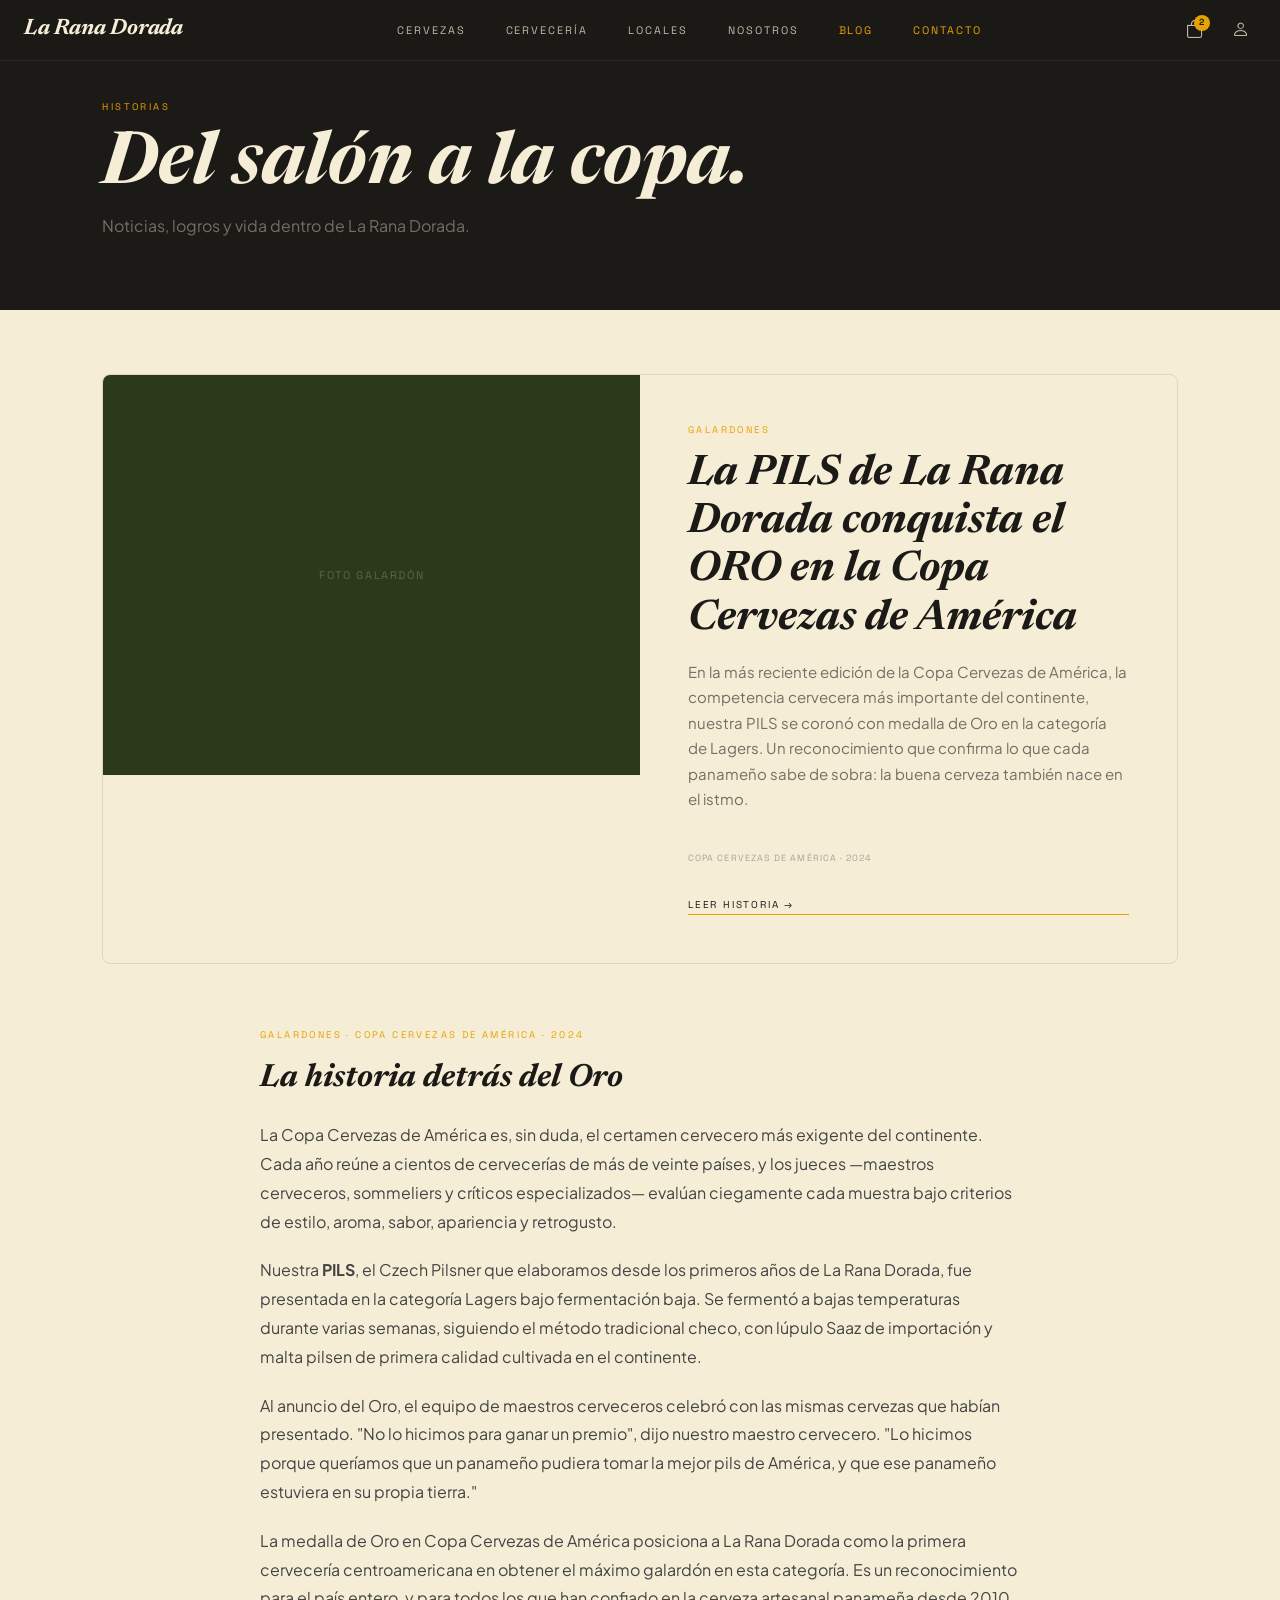
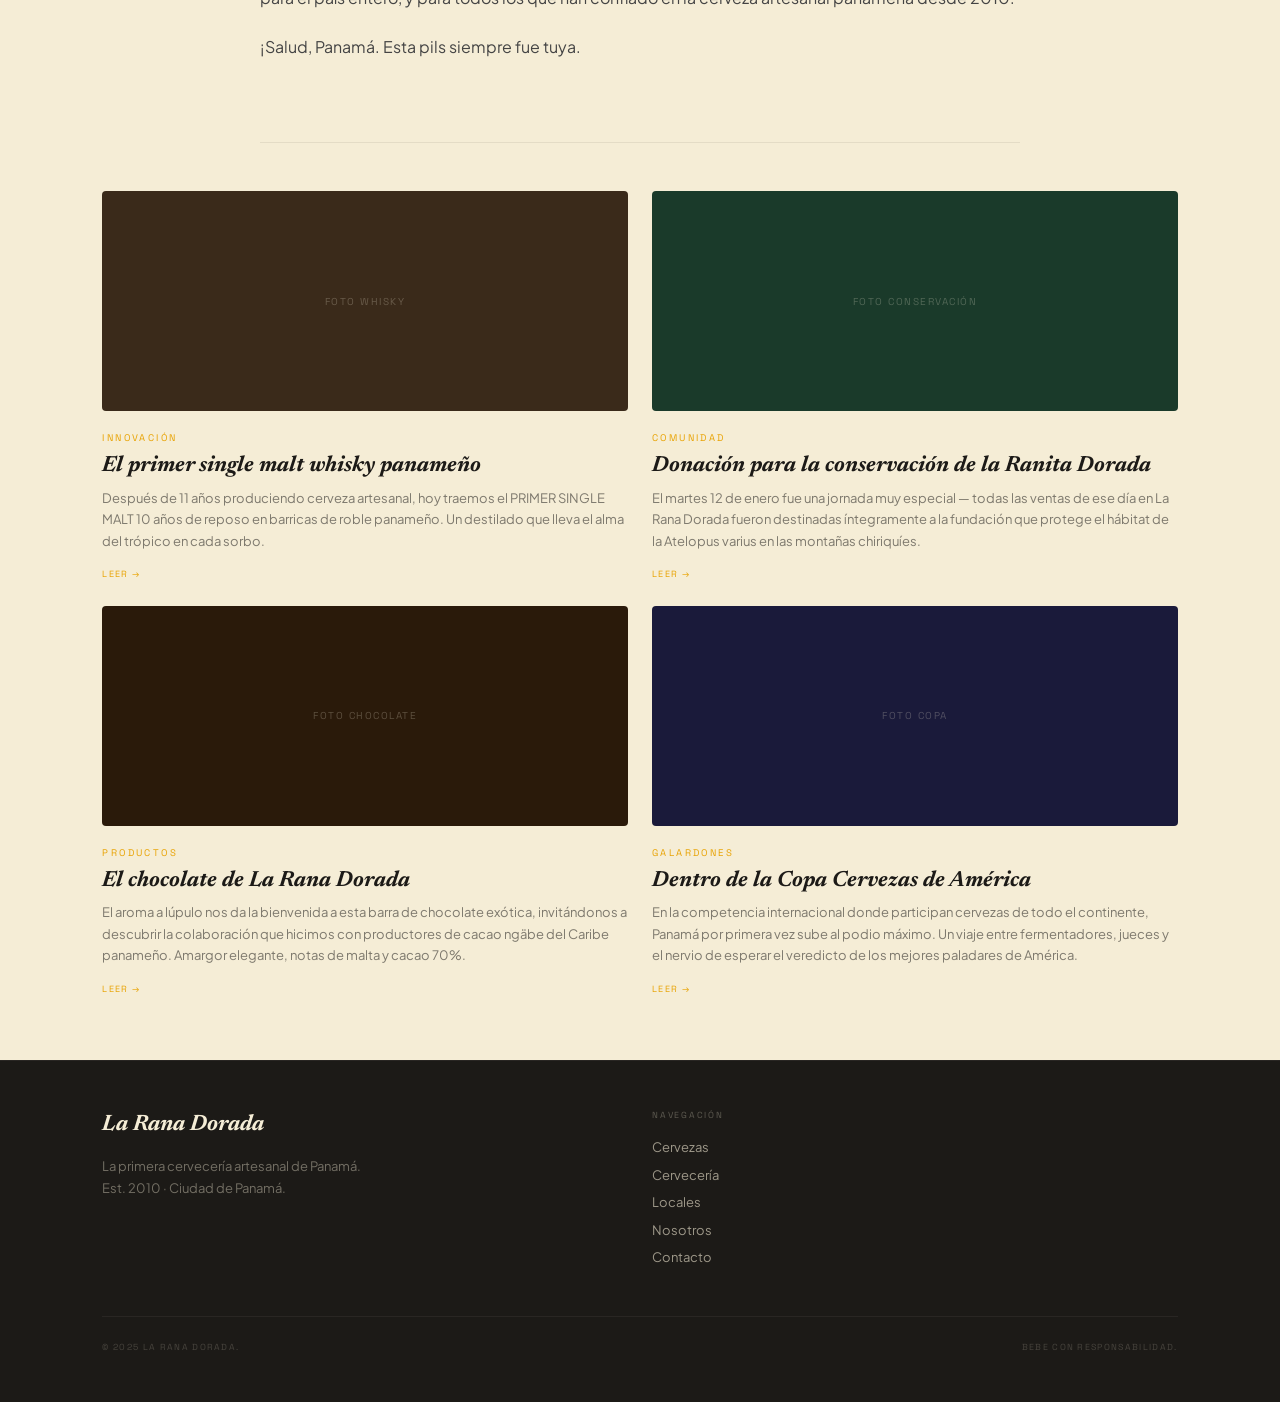
==== blog.html @ 915adf5a "Casi" ====
<!DOCTYPE html>
<html lang="es">
<head>
  <meta charset="UTF-8">
  <meta name="viewport" content="width=device-width, initial-scale=1.0">
  <title>Blog — La Rana Dorada</title>
  <meta name="description" content="Historias, logros y vida dentro de La Rana Dorada. La PILS conquista el Oro en la Copa Cervezas de América, el primer whisky single malt panameño y más.">
  <link rel="stylesheet" href="https://cdn.jsdelivr.net/npm/bootstrap@5.3.3/dist/css/bootstrap.min.css">
  <link rel="stylesheet" href="https://cdn.jsdelivr.net/npm/bootstrap-icons@1.11.3/font/bootstrap-icons.min.css">
  <link href="https://fonts.googleapis.com/css2?family=Newsreader:ital,wght@0,400;0,700;1,400;1,700&family=Plus+Jakarta+Sans:wght@300;400;500;600&family=Space+Grotesk:wght@400;500;600;700&display=swap" rel="stylesheet">
  <link rel="stylesheet" href="styles.css">
  <style>
    /* Blog card hover */
    .blog-card {
      transition: transform 0.2s ease;
    }
    .blog-card:hover {
      transform: translateY(-4px);
    }

    /* Line clamp for secondary cards */
    .line-clamp-3 {
      display: -webkit-box;
      -webkit-line-clamp: 3;
      line-clamp: 3;
      -webkit-box-orient: vertical;
      overflow: hidden;
    }
  </style>
</head>
<body style="background:var(--dark);">

  <!-- ══ NAVBAR ══ -->
  <nav class="navbar navbar-expand-lg fixed-top"
       style="background: rgba(28,26,23,0.88); backdrop-filter: blur(10px); border-bottom: 1px solid rgba(245,237,214,0.06);">
    <div class="container-fluid px-4">
      <a class="navbar-brand font-news fw-bold fst-italic" href="index.html"
         style="color:var(--cream); font-size:1.4rem; letter-spacing:-0.01em;">
        La Rana Dorada
      </a>
      <button class="navbar-toggler border-0 shadow-none" type="button"
              data-bs-toggle="collapse" data-bs-target="#navMain"
              style="color:var(--cream);">
        <i class="bi bi-list" style="font-size:1.5rem;"></i>
      </button>
      <div class="collapse navbar-collapse" id="navMain">
        <ul class="navbar-nav mx-auto gap-lg-4 gap-2 py-3 py-lg-0">
          <li class="nav-item"><a class="nav-link font-grotesk" style="font-size:0.68rem;letter-spacing:0.18em;text-transform:uppercase;color:rgba(245,237,214,0.75);" href="cervezas.html">Cervezas</a></li>
          <li class="nav-item"><a class="nav-link font-grotesk" style="font-size:0.68rem;letter-spacing:0.18em;text-transform:uppercase;color:rgba(245,237,214,0.75);" href="cerveceria.html">Cervecería</a></li>
          <li class="nav-item"><a class="nav-link font-grotesk" style="font-size:0.68rem;letter-spacing:0.18em;text-transform:uppercase;color:rgba(245,237,214,0.75);" href="locales.html">Locales</a></li>
          <li class="nav-item"><a class="nav-link font-grotesk" style="font-size:0.68rem;letter-spacing:0.18em;text-transform:uppercase;color:rgba(245,237,214,0.75);" href="nosotros.html">Nosotros</a></li>
          <li class="nav-item"><a class="nav-link font-grotesk nav-link-active" style="font-size:0.68rem;letter-spacing:0.18em;text-transform:uppercase;" href="blog.html">Blog</a></li>
          <li class="nav-item"><a class="nav-link font-grotesk" style="font-size:0.68rem;letter-spacing:0.18em;text-transform:uppercase;color:var(--gold);" href="contacto.html">Contacto</a></li>
        </ul>
        <div class="d-flex align-items-center gap-3 py-2 py-lg-0">
          <button class="nav-icon-btn position-relative" type="button"
                  data-bs-toggle="offcanvas" data-bs-target="#cartDrawer" aria-controls="cartDrawer">
            <i class="bi bi-bag" style="font-size:1.1rem;"></i>
            <span class="cart-badge">2</span>
          </button>
          <button class="nav-icon-btn" type="button"
                  data-bs-toggle="modal" data-bs-target="#authModal">
            <i class="bi bi-person" style="font-size:1.1rem;"></i>
          </button>
        </div>
      </div>
    </div>
  </nav>

  <!-- ══ HEADER ══ -->
  <header style="background:var(--dark);padding:100px 8% 56px;">
    <span class="label-tag">HISTORIAS</span>
    <h1 class="font-news fst-italic fw-bold" style="font-size:clamp(42px,8vw,72px);color:var(--cream);line-height:1;margin-top:16px;margin-bottom:12px;">
      Del salón a la copa.
    </h1>
    <p class="font-jakarta" style="font-size:16px;color:rgba(245,237,214,0.4);">
      Noticias, logros y vida dentro de La Rana Dorada.
    </p>
  </header>

  <!-- ══ BLOG CONTENT ══ -->
  <main style="background:var(--cream);padding:64px 8%;">

    <!-- ── CARD PRINCIPAL (PILS → ORO) ── -->
    <article class="blog-card">
      <div class="row g-0 align-items-stretch" style="border:0.5px solid rgba(28,26,23,0.1);border-radius:8px;overflow:hidden;">

        <!-- Imagen placeholder izquierda -->
        <div class="col-12 col-lg-6">
          <div style="height:400px;background:#2A3A1A;display:flex;align-items:center;justify-content:center;">
            <span class="font-grotesk" style="font-size:11px;letter-spacing:0.15em;text-transform:uppercase;color:rgba(245,237,214,0.25);">FOTO GALARDÓN</span>
          </div>
        </div>

        <!-- Texto derecha -->
        <div class="col-12 col-lg-6 d-flex flex-column justify-content-center" style="padding:48px;">
          <span class="label-tag" style="margin-bottom:12px;">GALARDONES</span>
          <h2 class="font-news fst-italic fw-bold" style="font-size:clamp(28px,3.5vw,42px);color:var(--dark);line-height:1.15;margin-bottom:16px;">
            La PILS de La Rana Dorada conquista el ORO en la Copa Cervezas de América
          </h2>
          <p class="font-jakarta" style="font-size:15px;color:rgba(28,26,23,0.6);margin-top:0;line-height:1.7;">
            En la más reciente edición de la Copa Cervezas de América, la competencia cervecera más importante del continente, nuestra PILS se coronó con medalla de Oro en la categoría de Lagers. Un reconocimiento que confirma lo que cada panameño sabe de sobra: la buena cerveza también nace en el istmo.
          </p>
          <p class="font-grotesk" style="font-size:9px;color:rgba(28,26,23,0.35);margin-top:24px;letter-spacing:0.12em;">COPA CERVEZAS DE AMÉRICA · 2024</p>
          <a href="#" class="font-grotesk" style="font-size:10px;letter-spacing:0.18em;text-transform:uppercase;color:var(--dark);border-bottom:1px solid var(--gold);padding-bottom:2px;display:inline-block;margin-top:16px;">
            Leer historia →
          </a>
        </div>
      </div>
    </article>

    <!-- ── ARTÍCULO COMPLETO: PILS ORO ── -->
    <div style="max-width:760px;margin:64px auto 0;padding-bottom:64px;border-bottom:1px solid rgba(28,26,23,0.08);">
      <span class="label-tag" style="margin-bottom:16px;">GALARDONES · COPA CERVEZAS DE AMÉRICA · 2024</span>
      <h3 class="font-news fst-italic fw-bold" style="font-size:32px;color:var(--dark);line-height:1.2;margin-bottom:24px;">
        La historia detrás del Oro
      </h3>
      <div class="font-jakarta" style="font-size:16px;color:#444;line-height:1.8;">
        <p style="margin-bottom:20px;">La Copa Cervezas de América es, sin duda, el certamen cervecero más exigente del continente. Cada año reúne a cientos de cervecerías de más de veinte países, y los jueces —maestros cerveceros, sommeliers y críticos especializados— evalúan ciegamente cada muestra bajo criterios de estilo, aroma, sabor, apariencia y retrogusto.</p>
        <p style="margin-bottom:20px;">Nuestra <strong>PILS</strong>, el Czech Pilsner que elaboramos desde los primeros años de La Rana Dorada, fue presentada en la categoría Lagers bajo fermentación baja. Se fermentó a bajas temperaturas durante varias semanas, siguiendo el método tradicional checo, con lúpulo Saaz de importación y malta pilsen de primera calidad cultivada en el continente.</p>
        <p style="margin-bottom:20px;">Al anuncio del Oro, el equipo de maestros cerveceros celebró con las mismas cervezas que habían presentado. "No lo hicimos para ganar un premio", dijo nuestro maestro cervecero. "Lo hicimos porque queríamos que un panameño pudiera tomar la mejor pils de América, y que ese panameño estuviera en su propia tierra."</p>
        <p style="margin-bottom:20px;">La medalla de Oro en Copa Cervezas de América posiciona a La Rana Dorada como la primera cervecería centroamericana en obtener el máximo galardón en esta categoría. Es un reconocimiento para el país entero, y para todos los que han confiado en la cerveza artesanal panameña desde 2010.</p>
        <p>¡Salud, Panamá. Esta pils siempre fue tuya.</p>
      </div>
    </div>

    <!-- ── GRID SECUNDARIO (4 CARDS 2×2) ── -->
    <div class="row g-4 mt-4">

      <!-- [2] Whisky -->
      <div class="col-12 col-md-6">
        <article class="blog-card h-100">
          <!-- Imagen placeholder -->
          <div style="height:220px;background:#3A2A1A;border-radius:4px;display:flex;align-items:center;justify-content:center;">
            <span class="font-grotesk" style="font-size:10px;letter-spacing:0.15em;text-transform:uppercase;color:rgba(245,237,214,0.25);">FOTO WHISKY</span>
          </div>
          <span class="label-tag" style="margin-top:20px;margin-bottom:8px;">INNOVACIÓN</span>
          <h3 class="font-news fst-italic fw-bold" style="font-size:22px;color:var(--dark);line-height:1.2;margin-bottom:8px;">
            El primer single malt whisky panameño
          </h3>
          <p class="font-jakarta line-clamp-3" style="font-size:13px;color:rgba(28,26,23,0.55);margin-top:8px;line-height:1.65;">
            Después de 11 años produciendo cerveza artesanal, hoy traemos el PRIMER SINGLE MALT 10 años de reposo en barricas de roble panameño. Un destilado que lleva el alma del trópico en cada sorbo.
          </p>
          <a href="#" class="font-grotesk d-block" style="font-size:9px;letter-spacing:0.15em;text-transform:uppercase;color:var(--gold);margin-top:16px;">Leer →</a>
        </article>
      </div>

      <!-- [3] Ranita -->
      <div class="col-12 col-md-6">
        <article class="blog-card h-100">
          <div style="height:220px;background:#1A3A2A;border-radius:4px;display:flex;align-items:center;justify-content:center;">
            <span class="font-grotesk" style="font-size:10px;letter-spacing:0.15em;text-transform:uppercase;color:rgba(245,237,214,0.25);">FOTO CONSERVACIÓN</span>
          </div>
          <span class="label-tag" style="margin-top:20px;margin-bottom:8px;">COMUNIDAD</span>
          <h3 class="font-news fst-italic fw-bold" style="font-size:22px;color:var(--dark);line-height:1.2;margin-bottom:8px;">
            Donación para la conservación de la Ranita Dorada
          </h3>
          <p class="font-jakarta line-clamp-3" style="font-size:13px;color:rgba(28,26,23,0.55);margin-top:8px;line-height:1.65;">
            El martes 12 de enero fue una jornada muy especial — todas las ventas de ese día en La Rana Dorada fueron destinadas íntegramente a la fundación que protege el hábitat de la Atelopus varius en las montañas chiriquíes.
          </p>
          <a href="#" class="font-grotesk d-block" style="font-size:9px;letter-spacing:0.15em;text-transform:uppercase;color:var(--gold);margin-top:16px;">Leer →</a>
        </article>
      </div>

      <!-- [4] Chocolate -->
      <div class="col-12 col-md-6">
        <article class="blog-card h-100">
          <div style="height:220px;background:#2A1A0A;border-radius:4px;display:flex;align-items:center;justify-content:center;">
            <span class="font-grotesk" style="font-size:10px;letter-spacing:0.15em;text-transform:uppercase;color:rgba(245,237,214,0.25);">FOTO CHOCOLATE</span>
          </div>
          <span class="label-tag" style="margin-top:20px;margin-bottom:8px;">PRODUCTOS</span>
          <h3 class="font-news fst-italic fw-bold" style="font-size:22px;color:var(--dark);line-height:1.2;margin-bottom:8px;">
            El chocolate de La Rana Dorada
          </h3>
          <p class="font-jakarta line-clamp-3" style="font-size:13px;color:rgba(28,26,23,0.55);margin-top:8px;line-height:1.65;">
            El aroma a lúpulo nos da la bienvenida a esta barra de chocolate exótica, invitándonos a descubrir la colaboración que hicimos con productores de cacao ngäbe del Caribe panameño. Amargor elegante, notas de malta y cacao 70%.
          </p>
          <a href="#" class="font-grotesk d-block" style="font-size:9px;letter-spacing:0.15em;text-transform:uppercase;color:var(--gold);margin-top:16px;">Leer →</a>
        </article>
      </div>

      <!-- [5] Copa -->
      <div class="col-12 col-md-6">
        <article class="blog-card h-100">
          <div style="height:220px;background:#1A1A3A;border-radius:4px;display:flex;align-items:center;justify-content:center;">
            <span class="font-grotesk" style="font-size:10px;letter-spacing:0.15em;text-transform:uppercase;color:rgba(245,237,214,0.25);">FOTO COPA</span>
          </div>
          <span class="label-tag" style="margin-top:20px;margin-bottom:8px;">GALARDONES</span>
          <h3 class="font-news fst-italic fw-bold" style="font-size:22px;color:var(--dark);line-height:1.2;margin-bottom:8px;">
            Dentro de la Copa Cervezas de América
          </h3>
          <p class="font-jakarta line-clamp-3" style="font-size:13px;color:rgba(28,26,23,0.55);margin-top:8px;line-height:1.65;">
            En la competencia internacional donde participan cervezas de todo el continente, Panamá por primera vez sube al podio máximo. Un viaje entre fermentadores, jueces y el nervio de esperar el veredicto de los mejores paladares de América.
          </p>
          <a href="#" class="font-grotesk d-block" style="font-size:9px;letter-spacing:0.15em;text-transform:uppercase;color:var(--gold);margin-top:16px;">Leer →</a>
        </article>
      </div>

    </div><!-- /row -->
  </main>

  <!-- ══ FOOTER ══ -->
  <footer>
    <div class="row g-4">
      <div class="col-12 col-md-4">
        <p class="font-news fst-italic fw-bold" style="font-size:1.4rem;color:var(--cream);margin-bottom:12px;">La Rana Dorada</p>
        <p class="font-jakarta" style="font-size:13px;color:rgba(245,237,214,0.4);line-height:1.7;">La primera cervecería artesanal de Panamá.<br>Est. 2010 · Ciudad de Panamá.</p>
      </div>
      <div class="col-6 col-md-2 offset-md-2">
        <p class="font-grotesk" style="font-size:0.55rem;letter-spacing:0.2em;text-transform:uppercase;color:rgba(245,237,214,0.3);margin-bottom:16px;">Navegación</p>
        <div class="d-flex flex-column gap-2">
          <a href="cervezas.html" class="font-jakarta" style="font-size:13px;color:rgba(245,237,214,0.6);">Cervezas</a>
          <a href="cerveceria.html" class="font-jakarta" style="font-size:13px;color:rgba(245,237,214,0.6);">Cervecería</a>
          <a href="locales.html" class="font-jakarta" style="font-size:13px;color:rgba(245,237,214,0.6);">Locales</a>
          <a href="nosotros.html" class="font-jakarta" style="font-size:13px;color:rgba(245,237,214,0.6);">Nosotros</a>
          <a href="contacto.html" class="font-jakarta" style="font-size:13px;color:rgba(245,237,214,0.6);">Contacto</a>
        </div>
      </div>
    </div>
    <div class="d-flex justify-content-between align-items-center mt-5 pt-4" style="border-top:1px solid rgba(245,237,214,0.06);">
      <p class="font-grotesk" style="font-size:0.55rem;letter-spacing:0.15em;text-transform:uppercase;color:rgba(245,237,214,0.2);margin:0;">© 2025 La Rana Dorada.</p>
      <p class="font-grotesk" style="font-size:0.55rem;letter-spacing:0.15em;text-transform:uppercase;color:rgba(245,237,214,0.2);margin:0;">Bebe con responsabilidad.</p>
    </div>
  </footer>

  <!-- ══ CART OFFCANVAS ══ -->
  <div class="offcanvas offcanvas-end" tabindex="-1" id="cartDrawer" aria-labelledby="cartDrawerLabel" style="width:380px; background:var(--cream); border-left:0.5px solid rgba(28,26,23,0.1);">
    <div class="offcanvas-header" style="border-bottom:1px solid rgba(28,26,23,0.08); padding:24px 28px;">
      <div><span style="font-family:'Space Grotesk',sans-serif; font-size:0.6rem; letter-spacing:0.2em; text-transform:uppercase; color:rgba(28,26,23,0.4); display:block; margin-bottom:4px;">TU PEDIDO</span><h5 id="cartDrawerLabel" style="font-family:'Newsreader',serif; font-style:italic; font-weight:700; font-size:1.4rem; color:var(--dark); margin:0;">Carrito</h5></div>
      <button type="button" class="btn-close" data-bs-dismiss="offcanvas" style="filter:invert(0.3);"></button>
    </div>
    <div class="offcanvas-body" style="padding:0; display:flex; flex-direction:column;">
      <div style="flex:1; overflow-y:auto; padding:8px 0;">
        <div class="cart-item"><div class="cart-item-color" style="background:#2A1008;"></div><div class="cart-item-info"><span class="cart-item-name">Pedro Mandinga Red Ale</span><span class="cart-item-variant">Lata 473ml</span></div><div class="cart-item-right"><span class="cart-item-price">$3.50</span><div class="cart-qty"><span class="cart-qty-btn">−</span><span class="cart-qty-num">1</span><span class="cart-qty-btn">+</span></div></div></div>
        <div class="cart-item"><div class="cart-item-color" style="background:#E8A200;"></div><div class="cart-item-info"><span class="cart-item-name">Golden Ale</span><span class="cart-item-variant">Lata 473ml × 6-Pack</span></div><div class="cart-item-right"><span class="cart-item-price">$18.00</span><div class="cart-qty"><span class="cart-qty-btn">−</span><span class="cart-qty-num">1</span><span class="cart-qty-btn">+</span></div></div></div>
      </div>
      <div style="padding:16px 24px; border-top:1px solid rgba(28,26,23,0.07); border-bottom:1px solid rgba(28,26,23,0.07);"><span style="font-family:'Space Grotesk',sans-serif; font-size:0.55rem; letter-spacing:0.15em; text-transform:uppercase; color:rgba(28,26,23,0.35); display:block; margin-bottom:8px;">NOTA (OPCIONAL)</span><textarea rows="2" placeholder="Instrucciones especiales..." style="width:100%; background:#FAFAF7; border:0.5px solid rgba(28,26,23,0.12); border-radius:4px; padding:10px 14px; font-family:'Plus Jakarta Sans',sans-serif; font-size:0.8rem; color:var(--dark); resize:none; outline:none;"></textarea></div>
      <div style="padding:24px 28px;"><div class="d-flex justify-content-between align-items-baseline mb-3"><span style="font-family:'Space Grotesk',sans-serif; font-size:0.6rem; letter-spacing:0.15em; text-transform:uppercase; color:rgba(28,26,23,0.4);">SUBTOTAL</span><span style="font-family:'Newsreader',serif; font-weight:700; font-size:1.4rem; color:var(--dark);">$21.50</span></div><a href="#" class="d-block text-center" style="background:var(--dark); color:var(--cream); font-family:'Space Grotesk',sans-serif; font-weight:700; font-size:0.65rem; letter-spacing:0.2em; text-transform:uppercase; padding:16px; border-radius:3px; text-decoration:none;">PROCEDER AL PAGO →</a><a href="#" class="d-block text-center mt-2" style="font-family:'Space Grotesk',sans-serif; font-size:0.6rem; letter-spacing:0.15em; text-transform:uppercase; color:rgba(28,26,23,0.35); text-decoration:none; padding:8px;">SEGUIR COMPRANDO</a></div>
    </div>
  </div>

  <!-- ══ AUTH MODAL ══ -->
  <div class="modal fade" id="authModal" tabindex="-1" aria-labelledby="authModalLabel" aria-hidden="true">
    <div class="modal-dialog modal-dialog-centered" style="max-width:440px;">
      <div class="modal-content" style="background:var(--cream); border:0.5px solid rgba(28,26,23,0.12); border-radius:8px; overflow:hidden; box-shadow:0 24px 64px rgba(0,0,0,0.12);">
        <div style="background:var(--dark); padding:32px 36px 0; position:relative;"><button type="button" class="btn-close btn-close-white position-absolute" data-bs-dismiss="modal" style="top:16px; right:16px; opacity:0.5;"></button><span style="font-family:'Space Grotesk',sans-serif; font-size:0.55rem; letter-spacing:0.2em; text-transform:uppercase; color:var(--gold); display:block; margin-bottom:8px;">LA RANA DORADA</span><h2 style="font-family:'Newsreader',serif; font-style:italic; font-weight:700; font-size:1.8rem; color:var(--cream); margin-bottom:24px;">Tu cuenta</h2>
          <ul class="nav nav-tabs border-0 gap-3" role="tablist"><li class="nav-item" role="presentation"><button class="auth-tab active" data-bs-toggle="tab" data-bs-target="#loginPanel" type="button" role="tab">Iniciar Sesión</button></li><li class="nav-item" role="presentation"><button class="auth-tab" data-bs-toggle="tab" data-bs-target="#registerPanel" type="button" role="tab">Registrarse</button></li></ul>
        </div>
        <div class="tab-content" style="padding:32px 36px;">
          <div class="tab-pane fade show active" id="loginPanel" role="tabpanel"><div class="mb-4"><label class="auth-label">Correo electrónico</label><input type="email" class="auth-input" placeholder="tu@email.com"></div><div class="mb-4"><label class="auth-label">Contraseña</label><input type="password" class="auth-input" placeholder="••••••••"></div><a href="profile.html" style="display:block; width:100%; text-align:center; background:var(--dark); color:var(--cream); font-family:'Space Grotesk',sans-serif; font-weight:700; font-size:0.65rem; letter-spacing:0.2em; text-transform:uppercase; padding:16px; border-radius:3px; text-decoration:none; margin-bottom:16px;">ENTRAR →</a><p style="font-family:'Plus Jakarta Sans',sans-serif; font-size:0.75rem; color:rgba(28,26,23,0.4); text-align:center; margin:0;">¿Olvidaste tu contraseña? <span style="color:var(--gold); cursor:pointer;">Recupérala aquí</span></p></div>
          <div class="tab-pane fade" id="registerPanel" role="tabpanel"><div class="row g-3 mb-3"><div class="col-6"><label class="auth-label">Nombre</label><input type="text" class="auth-input" placeholder="Tu nombre"></div><div class="col-6"><label class="auth-label">Apellido</label><input type="text" class="auth-input" placeholder="Tu apellido"></div></div><div class="mb-3"><label class="auth-label">Correo electrónico</label><input type="email" class="auth-input" placeholder="tu@email.com"></div><div class="mb-4"><label class="auth-label">Contraseña</label><input type="password" class="auth-input" placeholder="Mínimo 8 caracteres"></div><a href="profile.html" style="display:block; width:100%; text-align:center; background:var(--gold); color:var(--dark); font-family:'Space Grotesk',sans-serif; font-weight:700; font-size:0.65rem; letter-spacing:0.2em; text-transform:uppercase; padding:16px; border-radius:3px; text-decoration:none;">CREAR CUENTA →</a></div>
        </div>
      </div>
    </div>
  </div>

  <script src="https://cdn.jsdelivr.net/npm/bootstrap@5.3.3/dist/js/bootstrap.bundle.min.js"></script>
</body>
</html>
---- styles.css ----
/* ═══════════════════════════════════════════════
   LA RANA DORADA — Design System
   styles.css
   ═══════════════════════════════════════════════ */

/* ── Variables ── */
:root {
  --cream: #F5EDD6;
  --gold: #E8A200;
  --dark: #1C1A17;
  --pedro-bg: #2A1008;
  --gold-muted: #B8820A;
  --card-surface: #242018;
}

/* ── Reset ── */
*,
*::before,
*::after {
  box-sizing: border-box;
}

body {
  background: var(--cream);
  color: var(--dark);
  font-family: 'Plus Jakarta Sans', sans-serif;
  -webkit-font-smoothing: antialiased;
  margin: 0;
}

/* ── Font utilities ── */
.font-news {
  font-family: 'Newsreader', serif;
}

.font-jakarta {
  font-family: 'Plus Jakarta Sans', sans-serif;
}

.font-grotesk {
  font-family: 'Space Grotesk', sans-serif;
}

/* ── Label tag ── */
.label-tag {
  display: block;
  font-family: 'Space Grotesk', sans-serif;
  font-size: 0.6rem;
  letter-spacing: 0.25em;
  text-transform: uppercase;
  color: var(--gold);
}

/* ── Links ── */
a {
  text-decoration: none;
  color: inherit;
}

img {
  max-width: 100%;
}

/* ── Ticker / Marquee ── */
@keyframes marquee {
  0% {
    transform: translateX(0);
  }

  100% {
    transform: translateX(-50%);
  }
}

@keyframes marqueeLeft {
  from {
    transform: translateX(0);
  }

  to {
    transform: translateX(-50%);
  }
}

.marquee-track {
  display: flex;
  width: max-content;
  animation: marquee 32s linear infinite;
}

.marquee-track-slow {
  display: flex;
  width: max-content;
  animation: marquee 22s linear infinite;
}

.marquee-track-rev {
  display: flex;
  width: max-content;
  animation: marquee 28s linear infinite reverse;
}

/* ── Navbar hover ── */
.nav-link:hover {
  color: var(--gold) !important;
}

/* ── Location cards hover (CSS only) ── */
.loc-card-inner {
  transition: transform 0.5s ease;
}

.loc-card:hover .loc-card-inner {
  transform: scale(1.04);
}

/* ── Beer panel hover ── */
.beer-can-inner {
  transition: transform 0.3s ease;
}

.beer-image-col:hover .beer-can-inner {
  transform: scale(1.05);
}

/* ── Soda cans hover ── */
.soda-row .soda-can {
  transition: transform 0.3s ease, margin-left 0.3s ease;
}

.soda-row:hover .soda-can {
  transform: rotate(0deg) !important;
  margin-left: 4px !important;
}

/* ── Stat bars ── */
.stat-bar-fill {
  height: 100%;
  background: var(--gold);
  border-radius: 3px;
  transition: width 1.2s ease;
  width: 0%;
}

/* ── Suggested card hover ── */
.suggested-card {
  transition: transform 0.2s ease, box-shadow 0.2s ease, border-color 0.2s ease;
}

.suggested-card:hover {
  transform: translateY(-4px);
  box-shadow: 0 16px 40px rgba(0, 0, 0, 0.12);
  border-color: var(--gold) !important;
}

/* ── Blog card hover ── */
.blog-card {
  transition: transform 0.2s ease;
}

.blog-card:hover {
  transform: translateY(-4px);
}

/* ── Locales card hover ── */
.local-card {
  transition: box-shadow 0.2s ease;
}

.local-card:hover {
  box-shadow: 0 8px 32px rgba(28, 26, 23, 0.1);
}

.local-btn {
  transition: background 0.2s ease, color 0.2s ease;
}

.local-btn-dark:hover {
  background: var(--dark) !important;
  color: var(--cream) !important;
}

.local-btn-gold:hover {
  background: var(--gold) !important;
  color: var(--dark) !important;
}

/* ── Esencia cards hover ── */
.esencia-inner {
  transition: transform 0.5s ease;
}

.esencia-card:hover .esencia-inner {
  transform: scale(1.04);
}

/* ── Filter tabs ── */
.filter-tab {
  background: transparent;
  border: none;
  border-bottom: 2px solid transparent;
  color: rgba(245, 237, 214, 0.55);
  font-family: 'Space Grotesk', sans-serif;
  font-size: 0.75rem;
  font-weight: 500;
  letter-spacing: 0.15em;
  text-transform: uppercase;
  padding: 16px 20px;
  cursor: pointer;
  transition: color 0.2s ease, border-color 0.2s ease;
  white-space: nowrap;
  margin-bottom: -1px;
}

.filter-tab:hover,
.filter-tab.active {
  color: var(--gold);
  border-bottom-color: var(--gold);
}

/* ── Cerveceria form inputs ── */
.brew-input {
  width: 100%;
  background: rgba(245, 237, 214, 0.06);
  border: 0.5px solid rgba(245, 237, 214, 0.18);
  border-radius: 6px;
  color: var(--cream);
  font-family: 'Space Grotesk', sans-serif;
  padding: 12px 14px;
  font-size: 13px;
  outline: none;
  transition: border-color 0.2s;
}

.brew-input:focus {
  border-color: var(--gold);
}

.brew-day-btn {
  flex: 1;
  padding: 12px 14px;
  background: rgba(245, 237, 214, 0.06);
  border: 0.5px solid rgba(245, 237, 214, 0.18);
  border-radius: 6px;
  color: var(--cream);
  font-family: 'Space Grotesk', sans-serif;
  font-size: 12px;
  font-weight: 600;
  cursor: pointer;
  transition: all 0.2s ease;
}

.brew-day-btn.selected,
.brew-day-btn:hover {
  background: rgba(232, 162, 0, 0.15);
  border-color: var(--gold);
  color: var(--gold);
}

.brew-time-btn {
  flex: 1;
  padding: 10px 8px;
  background: rgba(245, 237, 214, 0.06);
  border: 0.5px solid rgba(245, 237, 214, 0.18);
  border-radius: 6px;
  color: var(--cream);
  font-family: 'Space Grotesk', sans-serif;
  font-size: 12px;
  font-weight: 600;
  cursor: pointer;
  transition: all 0.2s ease;
}

.brew-time-btn.selected,
.brew-time-btn:hover {
  background: rgba(232, 162, 0, 0.15);
  border-color: var(--gold);
  color: var(--gold);
}

.brew-submit-btn {
  width: 100%;
  background: var(--gold);
  color: var(--dark);
  border: none;
  border-radius: 6px;
  padding: 16px;
  font-family: 'Space Grotesk', sans-serif;
  font-size: 13px;
  font-weight: 700;
  letter-spacing: 0.18em;
  text-transform: uppercase;
  cursor: pointer;
  transition: opacity 0.2s ease;
}

.brew-submit-btn:hover {
  opacity: 0.85;
}

/* ── Ticket card ── */
.ticket-wrap {
  border-radius: 10px;
  overflow: hidden;
  box-shadow: 0 16px 48px rgba(0, 0, 0, 0.4);
  background: var(--dark);
  border: 1px solid rgba(232, 162, 0, 0.2);
}

/* ── Barcode bars (static) ── */
.barcode-bars {
  display: flex;
  gap: 2px;
  align-items: flex-end;
  height: 48px;
  justify-content: center;
}

.barcode-bar {
  background: rgba(245, 237, 214, 0.5);
  border-radius: 1px;
}

/* ── Photo placeholders ── */
.photo-placeholder {
  width: 200px;
  height: 260px;
  background: #D4C5A0;
  border-radius: 4px;
  display: flex;
  align-items: center;
  justify-content: center;
  flex-shrink: 0;
}

/* ── Nav link active state ── */
.nav-link-active {
  color: var(--gold) !important;
}

/* ── CTA buttons ── */
.btn-gold {
  display: inline-block;
  background: var(--gold);
  color: var(--dark);
  font-family: 'Space Grotesk', sans-serif;
  font-weight: 700;
  font-size: 0.75rem;
  letter-spacing: 0.15em;
  text-transform: uppercase;
  padding: 14px 28px;
  border-radius: 2px;
  transition: background-color 0.2s ease, transform 0.15s ease;
  border: none;
  cursor: pointer;
}

.btn-gold:hover {
  background: var(--gold-muted);
  transform: translateY(-1px);
  color: var(--dark);
}

.btn-outline-gold {
  display: inline-block;
  background: transparent;
  color: var(--gold);
  font-family: 'Space Grotesk', sans-serif;
  font-weight: 700;
  font-size: 0.75rem;
  letter-spacing: 0.15em;
  text-transform: uppercase;
  padding: 14px 28px;
  border-radius: 2px;
  border: 1px solid var(--gold);
  transition: background-color 0.2s ease, transform 0.15s ease;
  cursor: pointer;
}

.btn-outline-gold:hover {
  background: rgba(232, 162, 0, 0.08);
  transform: translateY(-1px);
  color: var(--gold);
}

.btn-dark {
  display: inline-block;
  background: var(--dark);
  color: var(--cream);
  font-family: 'Space Grotesk', sans-serif;
  font-weight: 700;
  font-size: 0.75rem;
  letter-spacing: 0.15em;
  text-transform: uppercase;
  padding: 14px 28px;
  border-radius: 2px;
  border: none;
  cursor: pointer;
  transition: opacity 0.2s ease;
}

.btn-dark:hover {
  opacity: 0.85;
  color: var(--cream);
}

.btn-outline-dark {
  display: inline-block;
  background: transparent;
  color: var(--dark);
  font-family: 'Space Grotesk', sans-serif;
  font-weight: 500;
  font-size: 0.75rem;
  letter-spacing: 0.12em;
  text-transform: uppercase;
  padding: 12px 24px;
  border-radius: 2px;
  border: 1px solid var(--dark);
  cursor: pointer;
  transition: background-color 0.2s ease, color 0.2s ease;
}

.btn-outline-dark:hover {
  background: var(--dark);
  color: var(--cream);
}

/* ── Review section arrows ── */
.review-arrow {
  width: 48px;
  height: 48px;
  border: 1px solid rgba(255, 255, 255, 0.3);
  background: transparent;
  color: #fff;
  font-size: 18px;
  cursor: pointer;
  display: flex;
  align-items: center;
  justify-content: center;
  border-radius: 2px;
  transition: border-color 0.2s ease, color 0.2s ease;
}

.review-arrow:hover {
  border-color: var(--gold);
  color: var(--gold);
}

/* ── Event rows ── */
.event-row {
  transition: background-color 0.2s ease;
}

.event-row:hover {
  background-color: rgba(255, 255, 255, 0.03);
}

/* ── Footer ── */
footer {
  background: var(--dark);
  color: var(--cream);
  padding: 48px 8%;
  border-top: 1px solid rgba(245, 237, 214, 0.06);
}

/* ── Contacto page styles live in contacto.html <style> tag ── */

/* ── Navbar icon buttons ── */
.nav-icon-btn {
  background: none;
  border: none;
  color: rgba(245,237,214,0.75);
  padding: 6px;
  cursor: pointer;
  transition: color 0.2s;
  position: relative;
  line-height: 1;
}
.nav-icon-btn:hover { color: #F5EDD6; }

.cart-badge {
  position: absolute;
  top: 0; right: 0;
  width: 16px; height: 16px;
  background: #E8A200;
  color: #1C1A17;
  font-family: 'Space Grotesk', sans-serif;
  font-size: 9px;
  font-weight: 700;
  border-radius: 50%;
  display: flex;
  align-items: center;
  justify-content: center;
  line-height: 1;
}

/* ── Cart items ── */
.cart-item {
  display: flex;
  align-items: center;
  gap: 16px;
  padding: 18px 24px;
  border-bottom: 1px solid rgba(28,26,23,0.06);
  transition: background 0.15s;
}
.cart-item:hover { background: rgba(28,26,23,0.02); }

.cart-item-color {
  width: 44px; height: 44px;
  border-radius: 4px;
  flex-shrink: 0;
}
.cart-item-info {
  flex: 1;
  display: flex;
  flex-direction: column;
  gap: 4px;
}
.cart-item-name {
  font-family: 'Plus Jakarta Sans', sans-serif;
  font-size: 0.82rem;
  font-weight: 600;
  color: var(--dark);
}
.cart-item-variant {
  font-family: 'Space Grotesk', sans-serif;
  font-size: 0.6rem;
  letter-spacing: 0.1em;
  text-transform: uppercase;
  color: rgba(28,26,23,0.4);
}
.cart-item-right {
  display: flex;
  flex-direction: column;
  align-items: flex-end;
  gap: 8px;
}
.cart-item-price {
  font-family: 'Newsreader', serif;
  font-weight: 700;
  font-size: 1rem;
  color: var(--dark);
}
.cart-qty {
  display: flex;
  align-items: center;
  gap: 10px;
  border: 0.5px solid rgba(28,26,23,0.15);
  border-radius: 3px;
  padding: 4px 10px;
}
.cart-qty-btn {
  font-family: 'Space Grotesk', sans-serif;
  font-size: 0.75rem;
  color: rgba(28,26,23,0.4);
  cursor: default;
  user-select: none;
}
.cart-qty-num {
  font-family: 'Space Grotesk', sans-serif;
  font-size: 0.75rem;
  font-weight: 600;
  color: var(--dark);
  min-width: 12px;
  text-align: center;
}

/* ── Auth modal tabs & inputs ── */
.auth-tab {
  background: none;
  border: none;
  border-bottom: 2px solid transparent;
  font-family: 'Space Grotesk', sans-serif;
  font-size: 0.65rem;
  letter-spacing: 0.15em;
  text-transform: uppercase;
  color: rgba(245,237,214,0.4);
  padding: 0 0 12px;
  cursor: pointer;
  transition: color 0.2s, border-color 0.2s;
}
.auth-tab:hover { color: rgba(245,237,214,0.75); }
.auth-tab.active {
  color: var(--cream);
  border-bottom-color: var(--gold);
}
.auth-label {
  display: block;
  font-family: 'Space Grotesk', sans-serif;
  font-size: 0.55rem;
  letter-spacing: 0.15em;
  text-transform: uppercase;
  color: rgba(28,26,23,0.4);
  margin-bottom: 6px;
}
.auth-input {
  width: 100%;
  background: white;
  border: 0.5px solid rgba(28,26,23,0.15);
  border-radius: 4px;
  padding: 12px 16px;
  font-family: 'Plus Jakarta Sans', sans-serif;
  font-size: 0.875rem;
  color: var(--dark);
  outline: none;
  transition: border-color 0.2s;
}
.auth-input:focus { border-color: var(--gold); }

/* ── Responsive tweaks ── */
@media (max-width: 768px) {
  .hide-mobile {
    display: none !important;
  }

  .hero-title {
    font-size: 42px !important;
  }
}
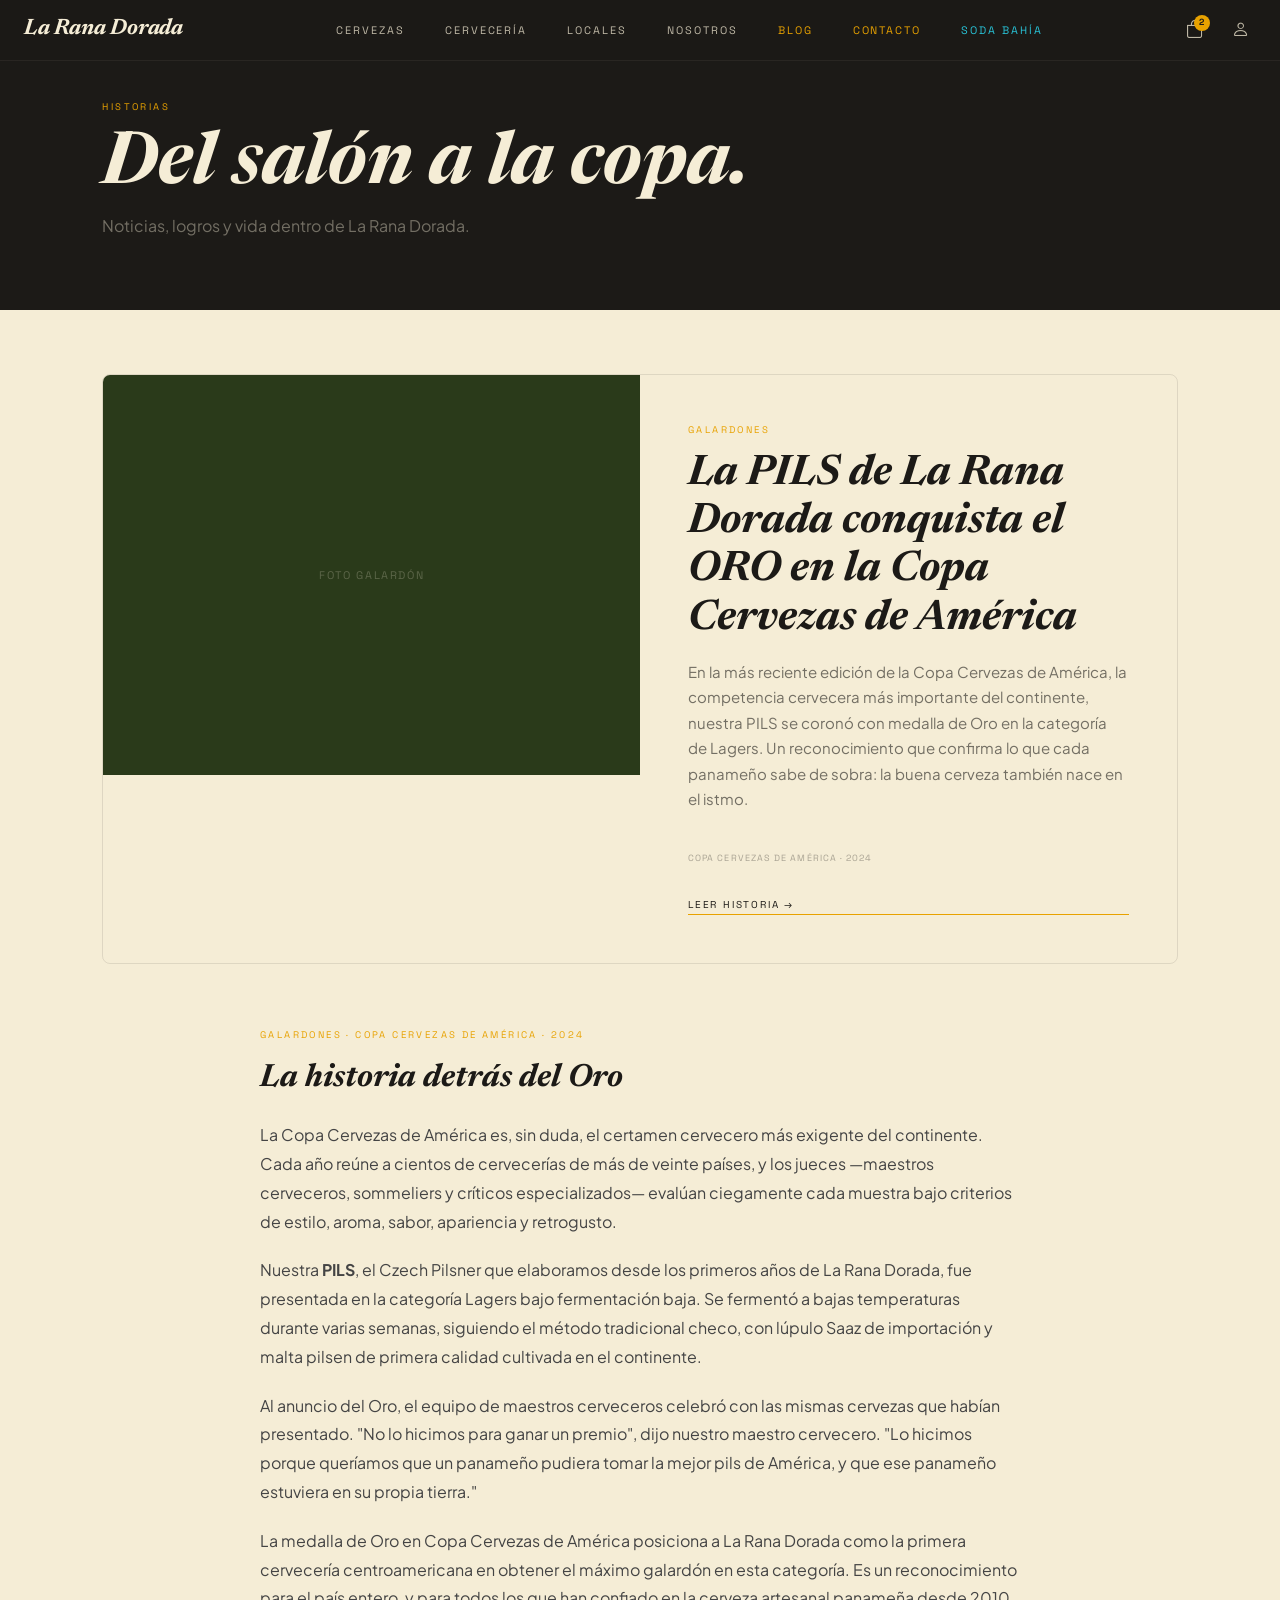
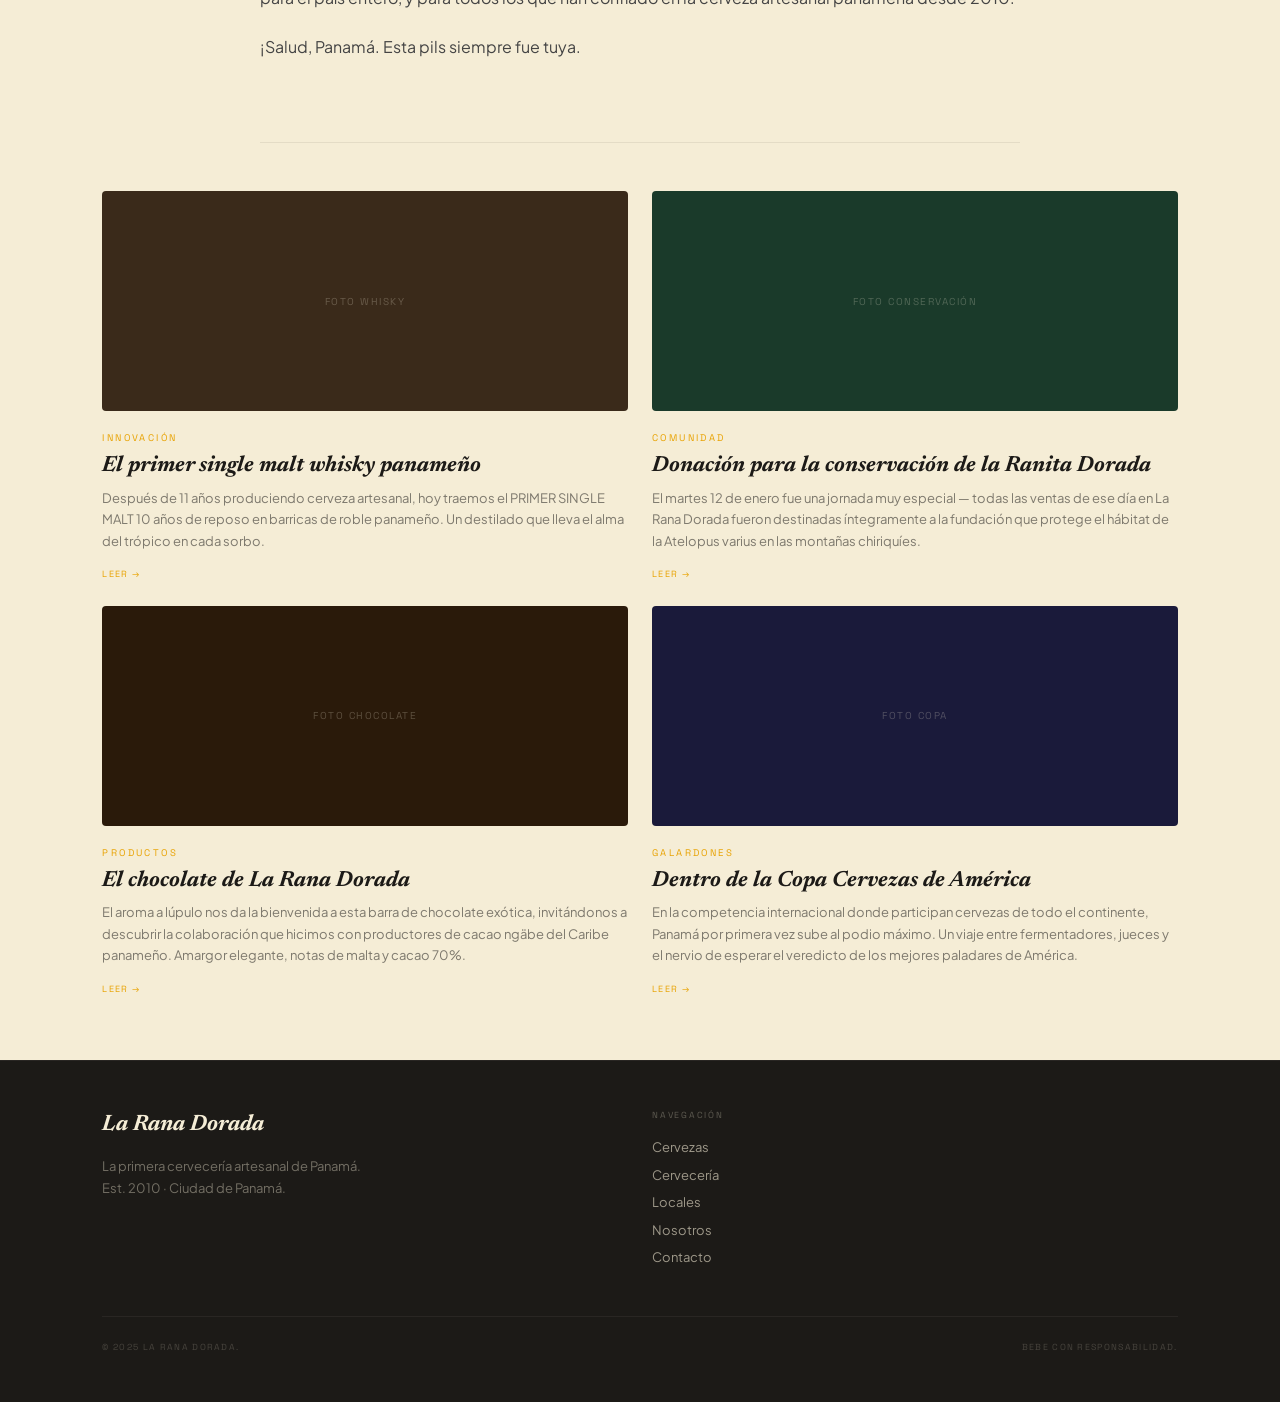
==== commit ee3ed9d8: "Anadiendo imagenes pronto" ====
--- a/blog.html
+++ b/blog.html
@@ -28,19 +28,19 @@
     }
   </style>
 </head>
-<body style="background:var(--dark);">
-
-  <!-- ══ NAVBAR ══ -->
+<body style="background:var(--oscuro);">
+
+  <!-- ══ BARRA DE NAVEGACION ══ -->
   <nav class="navbar navbar-expand-lg fixed-top"
        style="background: rgba(28,26,23,0.88); backdrop-filter: blur(10px); border-bottom: 1px solid rgba(245,237,214,0.06);">
     <div class="container-fluid px-4">
       <a class="navbar-brand font-news fw-bold fst-italic" href="index.html"
-         style="color:var(--cream); font-size:1.4rem; letter-spacing:-0.01em;">
+         style="color:var(--crema); font-size:1.4rem; letter-spacing:-0.01em;">
         La Rana Dorada
       </a>
       <button class="navbar-toggler border-0 shadow-none" type="button"
               data-bs-toggle="collapse" data-bs-target="#navMain"
-              style="color:var(--cream);">
+              style="color:var(--crema);">
         <i class="bi bi-list" style="font-size:1.5rem;"></i>
       </button>
       <div class="collapse navbar-collapse" id="navMain">
@@ -50,7 +50,12 @@
           <li class="nav-item"><a class="nav-link font-grotesk" style="font-size:0.68rem;letter-spacing:0.18em;text-transform:uppercase;color:rgba(245,237,214,0.75);" href="locales.html">Locales</a></li>
           <li class="nav-item"><a class="nav-link font-grotesk" style="font-size:0.68rem;letter-spacing:0.18em;text-transform:uppercase;color:rgba(245,237,214,0.75);" href="nosotros.html">Nosotros</a></li>
           <li class="nav-item"><a class="nav-link font-grotesk nav-link-active" style="font-size:0.68rem;letter-spacing:0.18em;text-transform:uppercase;" href="blog.html">Blog</a></li>
-          <li class="nav-item"><a class="nav-link font-grotesk" style="font-size:0.68rem;letter-spacing:0.18em;text-transform:uppercase;color:var(--gold);" href="contacto.html">Contacto</a></li>
+          <li class="nav-item"><a class="nav-link font-grotesk" style="font-size:0.68rem;letter-spacing:0.18em;text-transform:uppercase;color:var(--oro);" href="contacto.html">Contacto</a></li>  <li class="nav-item">
+    <a class="nav-link font-grotesk"
+       style="font-size:0.68rem; letter-spacing:0.18em; 
+              text-transform:uppercase; color:#29C4D8;"
+      href="sodabahia.html">Soda Bahía</a>
+  </li>
         </ul>
         <div class="d-flex align-items-center gap-3 py-2 py-lg-0">
           <button class="nav-icon-btn position-relative" type="button"
@@ -67,10 +72,10 @@
     </div>
   </nav>
 
-  <!-- ══ HEADER ══ -->
-  <header style="background:var(--dark);padding:100px 8% 56px;">
+  <!-- ══ ENCABEZADO ══ -->
+  <header style="background:var(--oscuro);padding:100px 8% 56px;">
     <span class="label-tag">HISTORIAS</span>
-    <h1 class="font-news fst-italic fw-bold" style="font-size:clamp(42px,8vw,72px);color:var(--cream);line-height:1;margin-top:16px;margin-bottom:12px;">
+    <h1 class="font-news fst-italic fw-bold" style="font-size:clamp(42px,8vw,72px);color:var(--crema);line-height:1;margin-top:16px;margin-bottom:12px;">
       Del salón a la copa.
     </h1>
     <p class="font-jakarta" style="font-size:16px;color:rgba(245,237,214,0.4);">
@@ -78,8 +83,8 @@
     </p>
   </header>
 
-  <!-- ══ BLOG CONTENT ══ -->
-  <main style="background:var(--cream);padding:64px 8%;">
+  <!-- ══ CONTENIDO DEL BLOG ══ -->
+  <main style="background:var(--crema);padding:64px 8%;">
 
     <!-- ── CARD PRINCIPAL (PILS → ORO) ── -->
     <article class="blog-card">
@@ -95,14 +100,14 @@
         <!-- Texto derecha -->
         <div class="col-12 col-lg-6 d-flex flex-column justify-content-center" style="padding:48px;">
           <span class="label-tag" style="margin-bottom:12px;">GALARDONES</span>
-          <h2 class="font-news fst-italic fw-bold" style="font-size:clamp(28px,3.5vw,42px);color:var(--dark);line-height:1.15;margin-bottom:16px;">
+          <h2 class="font-news fst-italic fw-bold" style="font-size:clamp(28px,3.5vw,42px);color:var(--oscuro);line-height:1.15;margin-bottom:16px;">
             La PILS de La Rana Dorada conquista el ORO en la Copa Cervezas de América
           </h2>
           <p class="font-jakarta" style="font-size:15px;color:rgba(28,26,23,0.6);margin-top:0;line-height:1.7;">
             En la más reciente edición de la Copa Cervezas de América, la competencia cervecera más importante del continente, nuestra PILS se coronó con medalla de Oro en la categoría de Lagers. Un reconocimiento que confirma lo que cada panameño sabe de sobra: la buena cerveza también nace en el istmo.
           </p>
           <p class="font-grotesk" style="font-size:9px;color:rgba(28,26,23,0.35);margin-top:24px;letter-spacing:0.12em;">COPA CERVEZAS DE AMÉRICA · 2024</p>
-          <a href="#" class="font-grotesk" style="font-size:10px;letter-spacing:0.18em;text-transform:uppercase;color:var(--dark);border-bottom:1px solid var(--gold);padding-bottom:2px;display:inline-block;margin-top:16px;">
+          <a href="#" class="font-grotesk" style="font-size:10px;letter-spacing:0.18em;text-transform:uppercase;color:var(--oscuro);border-bottom:1px solid var(--oro);padding-bottom:2px;display:inline-block;margin-top:16px;">
             Leer historia →
           </a>
         </div>
@@ -112,7 +117,7 @@
     <!-- ── ARTÍCULO COMPLETO: PILS ORO ── -->
     <div style="max-width:760px;margin:64px auto 0;padding-bottom:64px;border-bottom:1px solid rgba(28,26,23,0.08);">
       <span class="label-tag" style="margin-bottom:16px;">GALARDONES · COPA CERVEZAS DE AMÉRICA · 2024</span>
-      <h3 class="font-news fst-italic fw-bold" style="font-size:32px;color:var(--dark);line-height:1.2;margin-bottom:24px;">
+      <h3 class="font-news fst-italic fw-bold" style="font-size:32px;color:var(--oscuro);line-height:1.2;margin-bottom:24px;">
         La historia detrás del Oro
       </h3>
       <div class="font-jakarta" style="font-size:16px;color:#444;line-height:1.8;">
@@ -135,13 +140,13 @@
             <span class="font-grotesk" style="font-size:10px;letter-spacing:0.15em;text-transform:uppercase;color:rgba(245,237,214,0.25);">FOTO WHISKY</span>
           </div>
           <span class="label-tag" style="margin-top:20px;margin-bottom:8px;">INNOVACIÓN</span>
-          <h3 class="font-news fst-italic fw-bold" style="font-size:22px;color:var(--dark);line-height:1.2;margin-bottom:8px;">
+          <h3 class="font-news fst-italic fw-bold" style="font-size:22px;color:var(--oscuro);line-height:1.2;margin-bottom:8px;">
             El primer single malt whisky panameño
           </h3>
           <p class="font-jakarta line-clamp-3" style="font-size:13px;color:rgba(28,26,23,0.55);margin-top:8px;line-height:1.65;">
             Después de 11 años produciendo cerveza artesanal, hoy traemos el PRIMER SINGLE MALT 10 años de reposo en barricas de roble panameño. Un destilado que lleva el alma del trópico en cada sorbo.
           </p>
-          <a href="#" class="font-grotesk d-block" style="font-size:9px;letter-spacing:0.15em;text-transform:uppercase;color:var(--gold);margin-top:16px;">Leer →</a>
+          <a href="#" class="font-grotesk d-block" style="font-size:9px;letter-spacing:0.15em;text-transform:uppercase;color:var(--oro);margin-top:16px;">Leer →</a>
         </article>
       </div>
 
@@ -152,13 +157,13 @@
             <span class="font-grotesk" style="font-size:10px;letter-spacing:0.15em;text-transform:uppercase;color:rgba(245,237,214,0.25);">FOTO CONSERVACIÓN</span>
           </div>
           <span class="label-tag" style="margin-top:20px;margin-bottom:8px;">COMUNIDAD</span>
-          <h3 class="font-news fst-italic fw-bold" style="font-size:22px;color:var(--dark);line-height:1.2;margin-bottom:8px;">
+          <h3 class="font-news fst-italic fw-bold" style="font-size:22px;color:var(--oscuro);line-height:1.2;margin-bottom:8px;">
             Donación para la conservación de la Ranita Dorada
           </h3>
           <p class="font-jakarta line-clamp-3" style="font-size:13px;color:rgba(28,26,23,0.55);margin-top:8px;line-height:1.65;">
             El martes 12 de enero fue una jornada muy especial — todas las ventas de ese día en La Rana Dorada fueron destinadas íntegramente a la fundación que protege el hábitat de la Atelopus varius en las montañas chiriquíes.
           </p>
-          <a href="#" class="font-grotesk d-block" style="font-size:9px;letter-spacing:0.15em;text-transform:uppercase;color:var(--gold);margin-top:16px;">Leer →</a>
+          <a href="#" class="font-grotesk d-block" style="font-size:9px;letter-spacing:0.15em;text-transform:uppercase;color:var(--oro);margin-top:16px;">Leer →</a>
         </article>
       </div>
 
@@ -169,13 +174,13 @@
             <span class="font-grotesk" style="font-size:10px;letter-spacing:0.15em;text-transform:uppercase;color:rgba(245,237,214,0.25);">FOTO CHOCOLATE</span>
           </div>
           <span class="label-tag" style="margin-top:20px;margin-bottom:8px;">PRODUCTOS</span>
-          <h3 class="font-news fst-italic fw-bold" style="font-size:22px;color:var(--dark);line-height:1.2;margin-bottom:8px;">
+          <h3 class="font-news fst-italic fw-bold" style="font-size:22px;color:var(--oscuro);line-height:1.2;margin-bottom:8px;">
             El chocolate de La Rana Dorada
           </h3>
           <p class="font-jakarta line-clamp-3" style="font-size:13px;color:rgba(28,26,23,0.55);margin-top:8px;line-height:1.65;">
             El aroma a lúpulo nos da la bienvenida a esta barra de chocolate exótica, invitándonos a descubrir la colaboración que hicimos con productores de cacao ngäbe del Caribe panameño. Amargor elegante, notas de malta y cacao 70%.
           </p>
-          <a href="#" class="font-grotesk d-block" style="font-size:9px;letter-spacing:0.15em;text-transform:uppercase;color:var(--gold);margin-top:16px;">Leer →</a>
+          <a href="#" class="font-grotesk d-block" style="font-size:9px;letter-spacing:0.15em;text-transform:uppercase;color:var(--oro);margin-top:16px;">Leer →</a>
         </article>
       </div>
 
@@ -186,24 +191,24 @@
             <span class="font-grotesk" style="font-size:10px;letter-spacing:0.15em;text-transform:uppercase;color:rgba(245,237,214,0.25);">FOTO COPA</span>
           </div>
           <span class="label-tag" style="margin-top:20px;margin-bottom:8px;">GALARDONES</span>
-          <h3 class="font-news fst-italic fw-bold" style="font-size:22px;color:var(--dark);line-height:1.2;margin-bottom:8px;">
+          <h3 class="font-news fst-italic fw-bold" style="font-size:22px;color:var(--oscuro);line-height:1.2;margin-bottom:8px;">
             Dentro de la Copa Cervezas de América
           </h3>
           <p class="font-jakarta line-clamp-3" style="font-size:13px;color:rgba(28,26,23,0.55);margin-top:8px;line-height:1.65;">
             En la competencia internacional donde participan cervezas de todo el continente, Panamá por primera vez sube al podio máximo. Un viaje entre fermentadores, jueces y el nervio de esperar el veredicto de los mejores paladares de América.
           </p>
-          <a href="#" class="font-grotesk d-block" style="font-size:9px;letter-spacing:0.15em;text-transform:uppercase;color:var(--gold);margin-top:16px;">Leer →</a>
+          <a href="#" class="font-grotesk d-block" style="font-size:9px;letter-spacing:0.15em;text-transform:uppercase;color:var(--oro);margin-top:16px;">Leer →</a>
         </article>
       </div>
 
     </div><!-- /row -->
   </main>
 
-  <!-- ══ FOOTER ══ -->
+  <!-- ══ PIE DE PAGINA ══ -->
   <footer>
     <div class="row g-4">
       <div class="col-12 col-md-4">
-        <p class="font-news fst-italic fw-bold" style="font-size:1.4rem;color:var(--cream);margin-bottom:12px;">La Rana Dorada</p>
+        <p class="font-news fst-italic fw-bold" style="font-size:1.4rem;color:var(--crema);margin-bottom:12px;">La Rana Dorada</p>
         <p class="font-jakarta" style="font-size:13px;color:rgba(245,237,214,0.4);line-height:1.7;">La primera cervecería artesanal de Panamá.<br>Est. 2010 · Ciudad de Panamá.</p>
       </div>
       <div class="col-6 col-md-2 offset-md-2">
@@ -223,32 +228,32 @@
     </div>
   </footer>
 
-  <!-- ══ CART OFFCANVAS ══ -->
-  <div class="offcanvas offcanvas-end" tabindex="-1" id="cartDrawer" aria-labelledby="cartDrawerLabel" style="width:380px; background:var(--cream); border-left:0.5px solid rgba(28,26,23,0.1);">
+  <!-- ══ CARRITO LATERAL ══ -->
+  <div class="offcanvas offcanvas-end" tabindex="-1" id="cartDrawer" aria-labelledby="cartDrawerLabel" style="width:380px; background:var(--crema); border-left:0.5px solid rgba(28,26,23,0.1);">
     <div class="offcanvas-header" style="border-bottom:1px solid rgba(28,26,23,0.08); padding:24px 28px;">
-      <div><span style="font-family:'Space Grotesk',sans-serif; font-size:0.6rem; letter-spacing:0.2em; text-transform:uppercase; color:rgba(28,26,23,0.4); display:block; margin-bottom:4px;">TU PEDIDO</span><h5 id="cartDrawerLabel" style="font-family:'Newsreader',serif; font-style:italic; font-weight:700; font-size:1.4rem; color:var(--dark); margin:0;">Carrito</h5></div>
+      <div><span style="font-family:'Space Grotesk',sans-serif; font-size:0.6rem; letter-spacing:0.2em; text-transform:uppercase; color:rgba(28,26,23,0.4); display:block; margin-bottom:4px;">TU PEDIDO</span><h5 id="cartDrawerLabel" style="font-family:'Newsreader',serif; font-style:italic; font-weight:700; font-size:1.4rem; color:var(--oscuro); margin:0;">Carrito</h5></div>
       <button type="button" class="btn-close" data-bs-dismiss="offcanvas" style="filter:invert(0.3);"></button>
     </div>
     <div class="offcanvas-body" style="padding:0; display:flex; flex-direction:column;">
       <div style="flex:1; overflow-y:auto; padding:8px 0;">
-        <div class="cart-item"><div class="cart-item-color" style="background:#2A1008;"></div><div class="cart-item-info"><span class="cart-item-name">Pedro Mandinga Red Ale</span><span class="cart-item-variant">Lata 473ml</span></div><div class="cart-item-right"><span class="cart-item-price">$3.50</span><div class="cart-qty"><span class="cart-qty-btn">−</span><span class="cart-qty-num">1</span><span class="cart-qty-btn">+</span></div></div></div>
-        <div class="cart-item"><div class="cart-item-color" style="background:#E8A200;"></div><div class="cart-item-info"><span class="cart-item-name">Golden Ale</span><span class="cart-item-variant">Lata 473ml × 6-Pack</span></div><div class="cart-item-right"><span class="cart-item-price">$18.00</span><div class="cart-qty"><span class="cart-qty-btn">−</span><span class="cart-qty-num">1</span><span class="cart-qty-btn">+</span></div></div></div>
-      </div>
-      <div style="padding:16px 24px; border-top:1px solid rgba(28,26,23,0.07); border-bottom:1px solid rgba(28,26,23,0.07);"><span style="font-family:'Space Grotesk',sans-serif; font-size:0.55rem; letter-spacing:0.15em; text-transform:uppercase; color:rgba(28,26,23,0.35); display:block; margin-bottom:8px;">NOTA (OPCIONAL)</span><textarea rows="2" placeholder="Instrucciones especiales..." style="width:100%; background:#FAFAF7; border:0.5px solid rgba(28,26,23,0.12); border-radius:4px; padding:10px 14px; font-family:'Plus Jakarta Sans',sans-serif; font-size:0.8rem; color:var(--dark); resize:none; outline:none;"></textarea></div>
-      <div style="padding:24px 28px;"><div class="d-flex justify-content-between align-items-baseline mb-3"><span style="font-family:'Space Grotesk',sans-serif; font-size:0.6rem; letter-spacing:0.15em; text-transform:uppercase; color:rgba(28,26,23,0.4);">SUBTOTAL</span><span style="font-family:'Newsreader',serif; font-weight:700; font-size:1.4rem; color:var(--dark);">$21.50</span></div><a href="#" class="d-block text-center" style="background:var(--dark); color:var(--cream); font-family:'Space Grotesk',sans-serif; font-weight:700; font-size:0.65rem; letter-spacing:0.2em; text-transform:uppercase; padding:16px; border-radius:3px; text-decoration:none;">PROCEDER AL PAGO →</a><a href="#" class="d-block text-center mt-2" style="font-family:'Space Grotesk',sans-serif; font-size:0.6rem; letter-spacing:0.15em; text-transform:uppercase; color:rgba(28,26,23,0.35); text-decoration:none; padding:8px;">SEGUIR COMPRANDO</a></div>
+        <div class="cart-item"><div class="cart-item-color" style="background:#2A1008;"></div><div class="cart-item-info"><span class="cart-item-name">Pedro Mandinga Red Ale</span><span class="cart-item-variant">Lata 473ml</span></div><div class="cart-item-right"><span class="cart-item-price">$3.50</span><div class="cart-cantidad"><span class="cart-cantidad-btn">−</span><span class="cart-cantidad-num">1</span><span class="cart-cantidad-btn">+</span></div></div></div>
+        <div class="cart-item"><div class="cart-item-color" style="background:#E8A200;"></div><div class="cart-item-info"><span class="cart-item-name">Golden Ale</span><span class="cart-item-variant">Lata 473ml × 6-Pack</span></div><div class="cart-item-right"><span class="cart-item-price">$18.00</span><div class="cart-cantidad"><span class="cart-cantidad-btn">−</span><span class="cart-cantidad-num">1</span><span class="cart-cantidad-btn">+</span></div></div></div>
+      </div>
+      <div style="padding:16px 24px; border-top:1px solid rgba(28,26,23,0.07); border-bottom:1px solid rgba(28,26,23,0.07);"><span style="font-family:'Space Grotesk',sans-serif; font-size:0.55rem; letter-spacing:0.15em; text-transform:uppercase; color:rgba(28,26,23,0.35); display:block; margin-bottom:8px;">NOTA (OPCIONAL)</span><textarea rows="2" placeholder="Instrucciones especiales..." style="width:100%; background:#FAFAF7; border:0.5px solid rgba(28,26,23,0.12); border-radius:4px; padding:10px 14px; font-family:'Plus Jakarta Sans',sans-serif; font-size:0.8rem; color:var(--oscuro); resize:none; outline:none;"></textarea></div>
+      <div style="padding:24px 28px;"><div class="d-flex justify-content-between align-items-baseline mb-3"><span style="font-family:'Space Grotesk',sans-serif; font-size:0.6rem; letter-spacing:0.15em; text-transform:uppercase; color:rgba(28,26,23,0.4);">SUBTOTAL</span><span style="font-family:'Newsreader',serif; font-weight:700; font-size:1.4rem; color:var(--oscuro);">$21.50</span></div><a href="#" class="d-block text-center" style="background:var(--oscuro); color:var(--crema); font-family:'Space Grotesk',sans-serif; font-weight:700; font-size:0.65rem; letter-spacing:0.2em; text-transform:uppercase; padding:16px; border-radius:3px; text-decoration:none;">PROCEDER AL PAGO →</a><a href="#" class="d-block text-center mt-2" style="font-family:'Space Grotesk',sans-serif; font-size:0.6rem; letter-spacing:0.15em; text-transform:uppercase; color:rgba(28,26,23,0.35); text-decoration:none; padding:8px;">SEGUIR COMPRANDO</a></div>
     </div>
   </div>
 
-  <!-- ══ AUTH MODAL ══ -->
+  <!-- ══ MODAL DE AUTENTICACION ══ -->
   <div class="modal fade" id="authModal" tabindex="-1" aria-labelledby="authModalLabel" aria-hidden="true">
     <div class="modal-dialog modal-dialog-centered" style="max-width:440px;">
-      <div class="modal-content" style="background:var(--cream); border:0.5px solid rgba(28,26,23,0.12); border-radius:8px; overflow:hidden; box-shadow:0 24px 64px rgba(0,0,0,0.12);">
-        <div style="background:var(--dark); padding:32px 36px 0; position:relative;"><button type="button" class="btn-close btn-close-white position-absolute" data-bs-dismiss="modal" style="top:16px; right:16px; opacity:0.5;"></button><span style="font-family:'Space Grotesk',sans-serif; font-size:0.55rem; letter-spacing:0.2em; text-transform:uppercase; color:var(--gold); display:block; margin-bottom:8px;">LA RANA DORADA</span><h2 style="font-family:'Newsreader',serif; font-style:italic; font-weight:700; font-size:1.8rem; color:var(--cream); margin-bottom:24px;">Tu cuenta</h2>
+      <div class="modal-content" style="background:var(--crema); border:0.5px solid rgba(28,26,23,0.12); border-radius:8px; overflow:hidden; box-shadow:0 24px 64px rgba(0,0,0,0.12);">
+        <div style="background:var(--oscuro); padding:32px 36px 0; position:relative;"><button type="button" class="btn-close btn-close-white position-absolute" data-bs-dismiss="modal" style="top:16px; right:16px; opacity:0.5;"></button><span style="font-family:'Space Grotesk',sans-serif; font-size:0.55rem; letter-spacing:0.2em; text-transform:uppercase; color:var(--oro); display:block; margin-bottom:8px;">LA RANA DORADA</span><h2 style="font-family:'Newsreader',serif; font-style:italic; font-weight:700; font-size:1.8rem; color:var(--crema); margin-bottom:24px;">Tu cuenta</h2>
           <ul class="nav nav-tabs border-0 gap-3" role="tablist"><li class="nav-item" role="presentation"><button class="auth-tab active" data-bs-toggle="tab" data-bs-target="#loginPanel" type="button" role="tab">Iniciar Sesión</button></li><li class="nav-item" role="presentation"><button class="auth-tab" data-bs-toggle="tab" data-bs-target="#registerPanel" type="button" role="tab">Registrarse</button></li></ul>
         </div>
         <div class="tab-content" style="padding:32px 36px;">
-          <div class="tab-pane fade show active" id="loginPanel" role="tabpanel"><div class="mb-4"><label class="auth-label">Correo electrónico</label><input type="email" class="auth-input" placeholder="tu@email.com"></div><div class="mb-4"><label class="auth-label">Contraseña</label><input type="password" class="auth-input" placeholder="••••••••"></div><a href="profile.html" style="display:block; width:100%; text-align:center; background:var(--dark); color:var(--cream); font-family:'Space Grotesk',sans-serif; font-weight:700; font-size:0.65rem; letter-spacing:0.2em; text-transform:uppercase; padding:16px; border-radius:3px; text-decoration:none; margin-bottom:16px;">ENTRAR →</a><p style="font-family:'Plus Jakarta Sans',sans-serif; font-size:0.75rem; color:rgba(28,26,23,0.4); text-align:center; margin:0;">¿Olvidaste tu contraseña? <span style="color:var(--gold); cursor:pointer;">Recupérala aquí</span></p></div>
-          <div class="tab-pane fade" id="registerPanel" role="tabpanel"><div class="row g-3 mb-3"><div class="col-6"><label class="auth-label">Nombre</label><input type="text" class="auth-input" placeholder="Tu nombre"></div><div class="col-6"><label class="auth-label">Apellido</label><input type="text" class="auth-input" placeholder="Tu apellido"></div></div><div class="mb-3"><label class="auth-label">Correo electrónico</label><input type="email" class="auth-input" placeholder="tu@email.com"></div><div class="mb-4"><label class="auth-label">Contraseña</label><input type="password" class="auth-input" placeholder="Mínimo 8 caracteres"></div><a href="profile.html" style="display:block; width:100%; text-align:center; background:var(--gold); color:var(--dark); font-family:'Space Grotesk',sans-serif; font-weight:700; font-size:0.65rem; letter-spacing:0.2em; text-transform:uppercase; padding:16px; border-radius:3px; text-decoration:none;">CREAR CUENTA →</a></div>
+          <div class="tab-pane fade show active" id="loginPanel" role="tabpanel"><div class="mb-4"><label class="auth-label">Correo electrónico</label><input type="email" class="auth-input" placeholder="tu@email.com"></div><div class="mb-4"><label class="auth-label">Contraseña</label><input type="password" class="auth-input" placeholder="••••••••"></div><a href="profile.html" style="display:block; width:100%; text-align:center; background:var(--oscuro); color:var(--crema); font-family:'Space Grotesk',sans-serif; font-weight:700; font-size:0.65rem; letter-spacing:0.2em; text-transform:uppercase; padding:16px; border-radius:3px; text-decoration:none; margin-bottom:16px;">ENTRAR →</a><p style="font-family:'Plus Jakarta Sans',sans-serif; font-size:0.75rem; color:rgba(28,26,23,0.4); text-align:center; margin:0;">¿Olvidaste tu contraseña? <span style="color:var(--oro); cursor:pointer;">Recupérala aquí</span></p></div>
+          <div class="tab-pane fade" id="registerPanel" role="tabpanel"><div class="row g-3 mb-3"><div class="col-6"><label class="auth-label">Nombre</label><input type="text" class="auth-input" placeholder="Tu nombre"></div><div class="col-6"><label class="auth-label">Apellido</label><input type="text" class="auth-input" placeholder="Tu apellido"></div></div><div class="mb-3"><label class="auth-label">Correo electrónico</label><input type="email" class="auth-input" placeholder="tu@email.com"></div><div class="mb-4"><label class="auth-label">Contraseña</label><input type="password" class="auth-input" placeholder="Mínimo 8 caracteres"></div><a href="profile.html" style="display:block; width:100%; text-align:center; background:var(--oro); color:var(--oscuro); font-family:'Space Grotesk',sans-serif; font-weight:700; font-size:0.65rem; letter-spacing:0.2em; text-transform:uppercase; padding:16px; border-radius:3px; text-decoration:none;">CREAR CUENTA →</a></div>
         </div>
       </div>
     </div>
@@ -257,3 +262,4 @@
   <script src="https://cdn.jsdelivr.net/npm/bootstrap@5.3.3/dist/js/bootstrap.bundle.min.js"></script>
 </body>
 </html>
+
--- a/styles.css
+++ b/styles.css
@@ -5,15 +5,15 @@
 
 /* ── Variables ── */
 :root {
-  --cream: #F5EDD6;
-  --gold: #E8A200;
-  --dark: #1C1A17;
-  --pedro-bg: #2A1008;
-  --gold-muted: #B8820A;
-  --card-surface: #242018;
-}
-
-/* ── Reset ── */
+  --crema: #F5EDD6;
+  --oro: #E8A200;
+  --oscuro: #1C1A17;
+  --fondo-pedro: #2A1008;
+  --oro-tenue: #B8820A;
+  --superficie-tarjeta: #242018;
+}
+
+/* ── Reinicio ── */
 *,
 *::before,
 *::after {
@@ -21,8 +21,8 @@
 }
 
 body {
-  background: var(--cream);
-  color: var(--dark);
+  background: var(--crema);
+  color: var(--oscuro);
   font-family: 'Plus Jakarta Sans', sans-serif;
   -webkit-font-smoothing: antialiased;
   margin: 0;
@@ -48,10 +48,10 @@
   font-size: 0.6rem;
   letter-spacing: 0.25em;
   text-transform: uppercase;
-  color: var(--gold);
-}
-
-/* ── Links ── */
+  color: var(--oro);
+}
+
+/* ── Enlaces ── */
 a {
   text-decoration: none;
   color: inherit;
@@ -102,7 +102,7 @@
 
 /* ── Navbar hover ── */
 .nav-link:hover {
-  color: var(--gold) !important;
+  color: var(--oro) !important;
 }
 
 /* ── Location cards hover (CSS only) ── */
@@ -136,7 +136,7 @@
 /* ── Stat bars ── */
 .stat-bar-fill {
   height: 100%;
-  background: var(--gold);
+  background: var(--oro);
   border-radius: 3px;
   transition: width 1.2s ease;
   width: 0%;
@@ -150,7 +150,7 @@
 .suggested-card:hover {
   transform: translateY(-4px);
   box-shadow: 0 16px 40px rgba(0, 0, 0, 0.12);
-  border-color: var(--gold) !important;
+  border-color: var(--oro) !important;
 }
 
 /* ── Blog card hover ── */
@@ -176,13 +176,13 @@
 }
 
 .local-btn-dark:hover {
-  background: var(--dark) !important;
-  color: var(--cream) !important;
+  background: var(--oscuro) !important;
+  color: var(--crema) !important;
 }
 
 .local-btn-gold:hover {
-  background: var(--gold) !important;
-  color: var(--dark) !important;
+  background: var(--oro) !important;
+  color: var(--oscuro) !important;
 }
 
 /* ── Esencia cards hover ── */
@@ -214,8 +214,8 @@
 
 .filter-tab:hover,
 .filter-tab.active {
-  color: var(--gold);
-  border-bottom-color: var(--gold);
+  color: var(--oro);
+  border-bottom-color: var(--oro);
 }
 
 /* ── Cerveceria form inputs ── */
@@ -224,7 +224,7 @@
   background: rgba(245, 237, 214, 0.06);
   border: 0.5px solid rgba(245, 237, 214, 0.18);
   border-radius: 6px;
-  color: var(--cream);
+  color: var(--crema);
   font-family: 'Space Grotesk', sans-serif;
   padding: 12px 14px;
   font-size: 13px;
@@ -233,7 +233,7 @@
 }
 
 .brew-input:focus {
-  border-color: var(--gold);
+  border-color: var(--oro);
 }
 
 .brew-day-btn {
@@ -242,7 +242,7 @@
   background: rgba(245, 237, 214, 0.06);
   border: 0.5px solid rgba(245, 237, 214, 0.18);
   border-radius: 6px;
-  color: var(--cream);
+  color: var(--crema);
   font-family: 'Space Grotesk', sans-serif;
   font-size: 12px;
   font-weight: 600;
@@ -253,8 +253,8 @@
 .brew-day-btn.selected,
 .brew-day-btn:hover {
   background: rgba(232, 162, 0, 0.15);
-  border-color: var(--gold);
-  color: var(--gold);
+  border-color: var(--oro);
+  color: var(--oro);
 }
 
 .brew-time-btn {
@@ -263,7 +263,7 @@
   background: rgba(245, 237, 214, 0.06);
   border: 0.5px solid rgba(245, 237, 214, 0.18);
   border-radius: 6px;
-  color: var(--cream);
+  color: var(--crema);
   font-family: 'Space Grotesk', sans-serif;
   font-size: 12px;
   font-weight: 600;
@@ -274,14 +274,14 @@
 .brew-time-btn.selected,
 .brew-time-btn:hover {
   background: rgba(232, 162, 0, 0.15);
-  border-color: var(--gold);
-  color: var(--gold);
+  border-color: var(--oro);
+  color: var(--oro);
 }
 
 .brew-submit-btn {
   width: 100%;
-  background: var(--gold);
-  color: var(--dark);
+  background: var(--oro);
+  color: var(--oscuro);
   border: none;
   border-radius: 6px;
   padding: 16px;
@@ -298,12 +298,12 @@
   opacity: 0.85;
 }
 
-/* ── Ticket card ── */
+/* ── Tarjeta de boleto ── */
 .ticket-wrap {
   border-radius: 10px;
   overflow: hidden;
   box-shadow: 0 16px 48px rgba(0, 0, 0, 0.4);
-  background: var(--dark);
+  background: var(--oscuro);
   border: 1px solid rgba(232, 162, 0, 0.2);
 }
 
@@ -333,16 +333,16 @@
   flex-shrink: 0;
 }
 
-/* ── Nav link active state ── */
+/* ── Estado activo de enlace de navegacion ── */
 .nav-link-active {
-  color: var(--gold) !important;
+  color: var(--oro) !important;
 }
 
 /* ── CTA buttons ── */
 .btn-gold {
   display: inline-block;
-  background: var(--gold);
-  color: var(--dark);
+  background: var(--oro);
+  color: var(--oscuro);
   font-family: 'Space Grotesk', sans-serif;
   font-weight: 700;
   font-size: 0.75rem;
@@ -356,15 +356,15 @@
 }
 
 .btn-gold:hover {
-  background: var(--gold-muted);
+  background: var(--oro-tenue);
   transform: translateY(-1px);
-  color: var(--dark);
+  color: var(--oscuro);
 }
 
 .btn-outline-gold {
   display: inline-block;
   background: transparent;
-  color: var(--gold);
+  color: var(--oro);
   font-family: 'Space Grotesk', sans-serif;
   font-weight: 700;
   font-size: 0.75rem;
@@ -372,7 +372,7 @@
   text-transform: uppercase;
   padding: 14px 28px;
   border-radius: 2px;
-  border: 1px solid var(--gold);
+  border: 1px solid var(--oro);
   transition: background-color 0.2s ease, transform 0.15s ease;
   cursor: pointer;
 }
@@ -380,13 +380,13 @@
 .btn-outline-gold:hover {
   background: rgba(232, 162, 0, 0.08);
   transform: translateY(-1px);
-  color: var(--gold);
+  color: var(--oro);
 }
 
 .btn-dark {
   display: inline-block;
-  background: var(--dark);
-  color: var(--cream);
+  background: var(--oscuro);
+  color: var(--crema);
   font-family: 'Space Grotesk', sans-serif;
   font-weight: 700;
   font-size: 0.75rem;
@@ -401,13 +401,13 @@
 
 .btn-dark:hover {
   opacity: 0.85;
-  color: var(--cream);
+  color: var(--crema);
 }
 
 .btn-outline-dark {
   display: inline-block;
   background: transparent;
-  color: var(--dark);
+  color: var(--oscuro);
   font-family: 'Space Grotesk', sans-serif;
   font-weight: 500;
   font-size: 0.75rem;
@@ -415,14 +415,14 @@
   text-transform: uppercase;
   padding: 12px 24px;
   border-radius: 2px;
-  border: 1px solid var(--dark);
+  border: 1px solid var(--oscuro);
   cursor: pointer;
   transition: background-color 0.2s ease, color 0.2s ease;
 }
 
 .btn-outline-dark:hover {
-  background: var(--dark);
-  color: var(--cream);
+  background: var(--oscuro);
+  color: var(--crema);
 }
 
 /* ── Review section arrows ── */
@@ -442,8 +442,8 @@
 }
 
 .review-arrow:hover {
-  border-color: var(--gold);
-  color: var(--gold);
+  border-color: var(--oro);
+  color: var(--oro);
 }
 
 /* ── Event rows ── */
@@ -455,10 +455,10 @@
   background-color: rgba(255, 255, 255, 0.03);
 }
 
-/* ── Footer ── */
+/* ── Pie de pagina ── */
 footer {
-  background: var(--dark);
-  color: var(--cream);
+  background: var(--oscuro);
+  color: var(--crema);
   padding: 48px 8%;
   border-top: 1px solid rgba(245, 237, 214, 0.06);
 }
@@ -520,7 +520,7 @@
   font-family: 'Plus Jakarta Sans', sans-serif;
   font-size: 0.82rem;
   font-weight: 600;
-  color: var(--dark);
+  color: var(--oscuro);
 }
 .cart-item-variant {
   font-family: 'Space Grotesk', sans-serif;
@@ -539,9 +539,9 @@
   font-family: 'Newsreader', serif;
   font-weight: 700;
   font-size: 1rem;
-  color: var(--dark);
-}
-.cart-qty {
+  color: var(--oscuro);
+}
+.cart-cantidad {
   display: flex;
   align-items: center;
   gap: 10px;
@@ -549,18 +549,18 @@
   border-radius: 3px;
   padding: 4px 10px;
 }
-.cart-qty-btn {
+.cart-cantidad-btn {
   font-family: 'Space Grotesk', sans-serif;
   font-size: 0.75rem;
   color: rgba(28,26,23,0.4);
   cursor: default;
   user-select: none;
 }
-.cart-qty-num {
+.cart-cantidad-num {
   font-family: 'Space Grotesk', sans-serif;
   font-size: 0.75rem;
   font-weight: 600;
-  color: var(--dark);
+  color: var(--oscuro);
   min-width: 12px;
   text-align: center;
 }
@@ -581,8 +581,8 @@
 }
 .auth-tab:hover { color: rgba(245,237,214,0.75); }
 .auth-tab.active {
-  color: var(--cream);
-  border-bottom-color: var(--gold);
+  color: var(--crema);
+  border-bottom-color: var(--oro);
 }
 .auth-label {
   display: block;
@@ -601,11 +601,11 @@
   padding: 12px 16px;
   font-family: 'Plus Jakarta Sans', sans-serif;
   font-size: 0.875rem;
-  color: var(--dark);
+  color: var(--oscuro);
   outline: none;
   transition: border-color 0.2s;
 }
-.auth-input:focus { border-color: var(--gold); }
+.auth-input:focus { border-color: var(--oro); }
 
 /* ── Responsive tweaks ── */
 @media (max-width: 768px) {
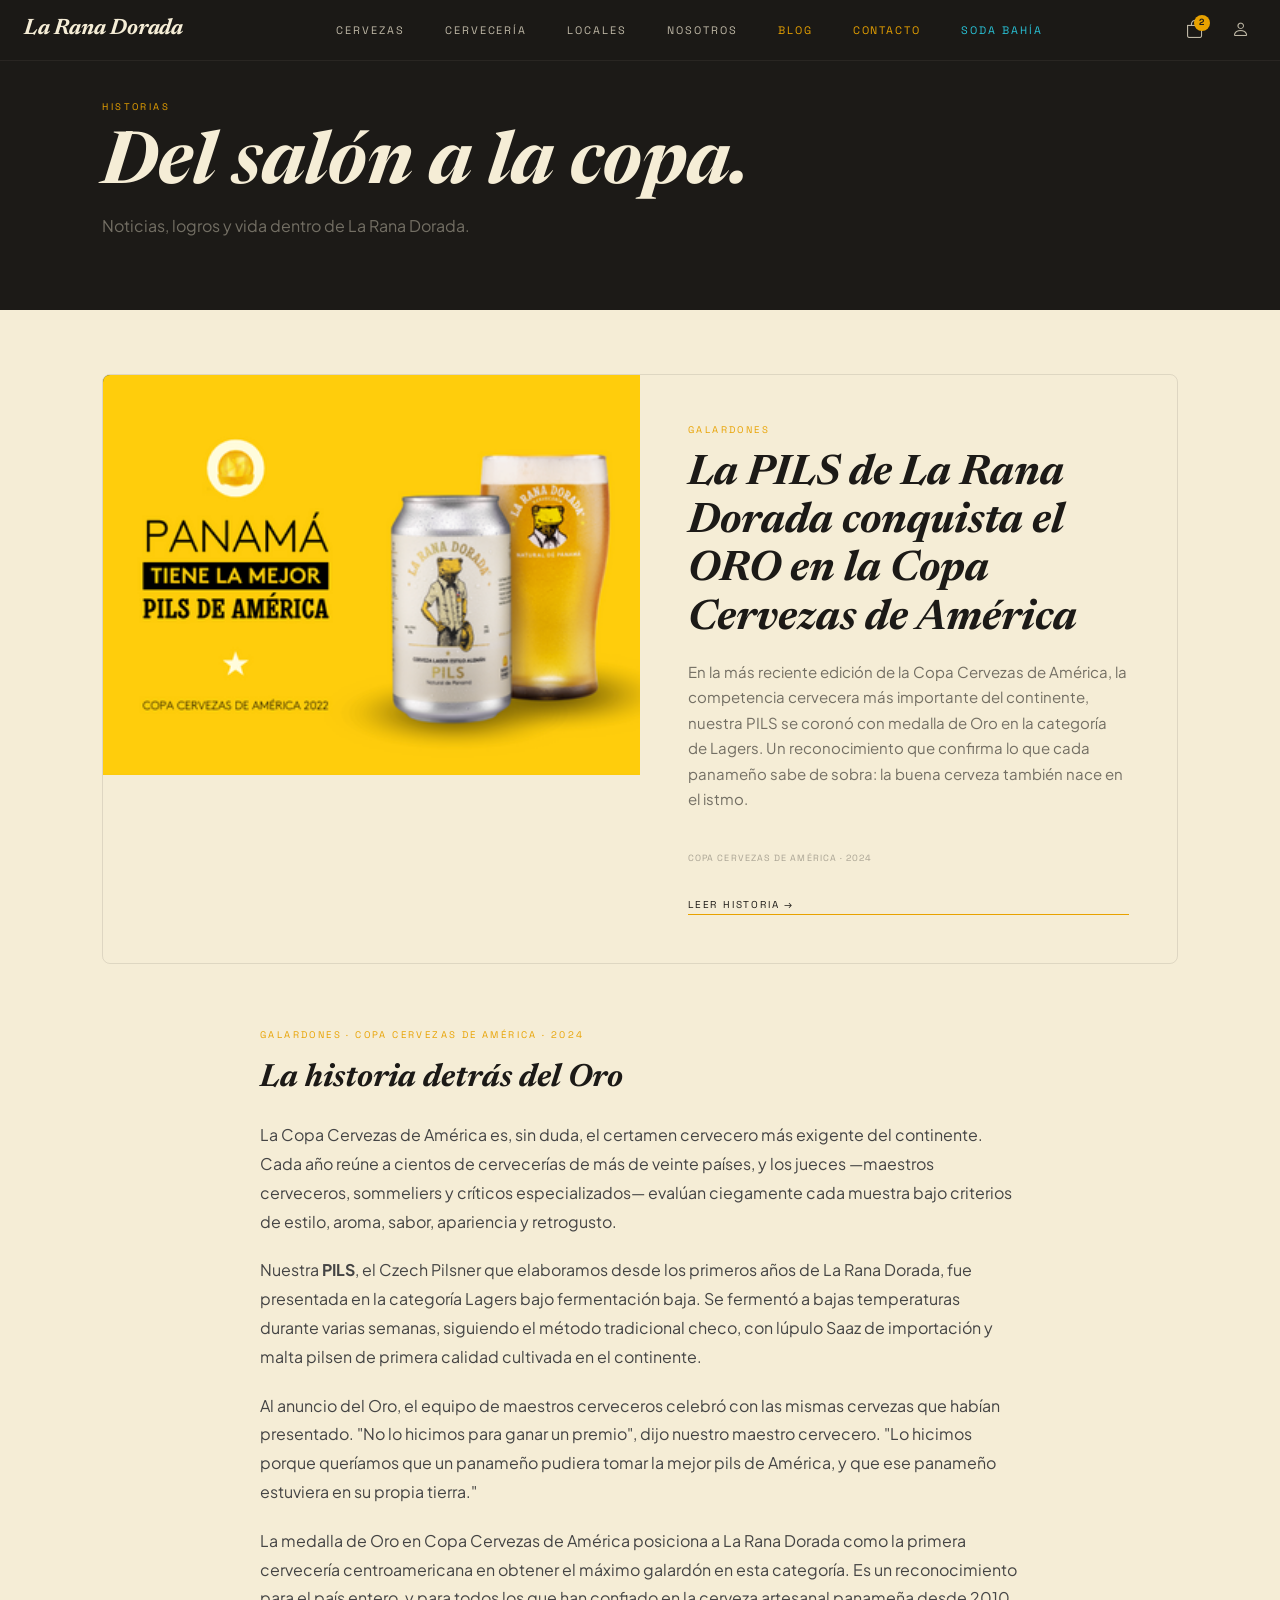
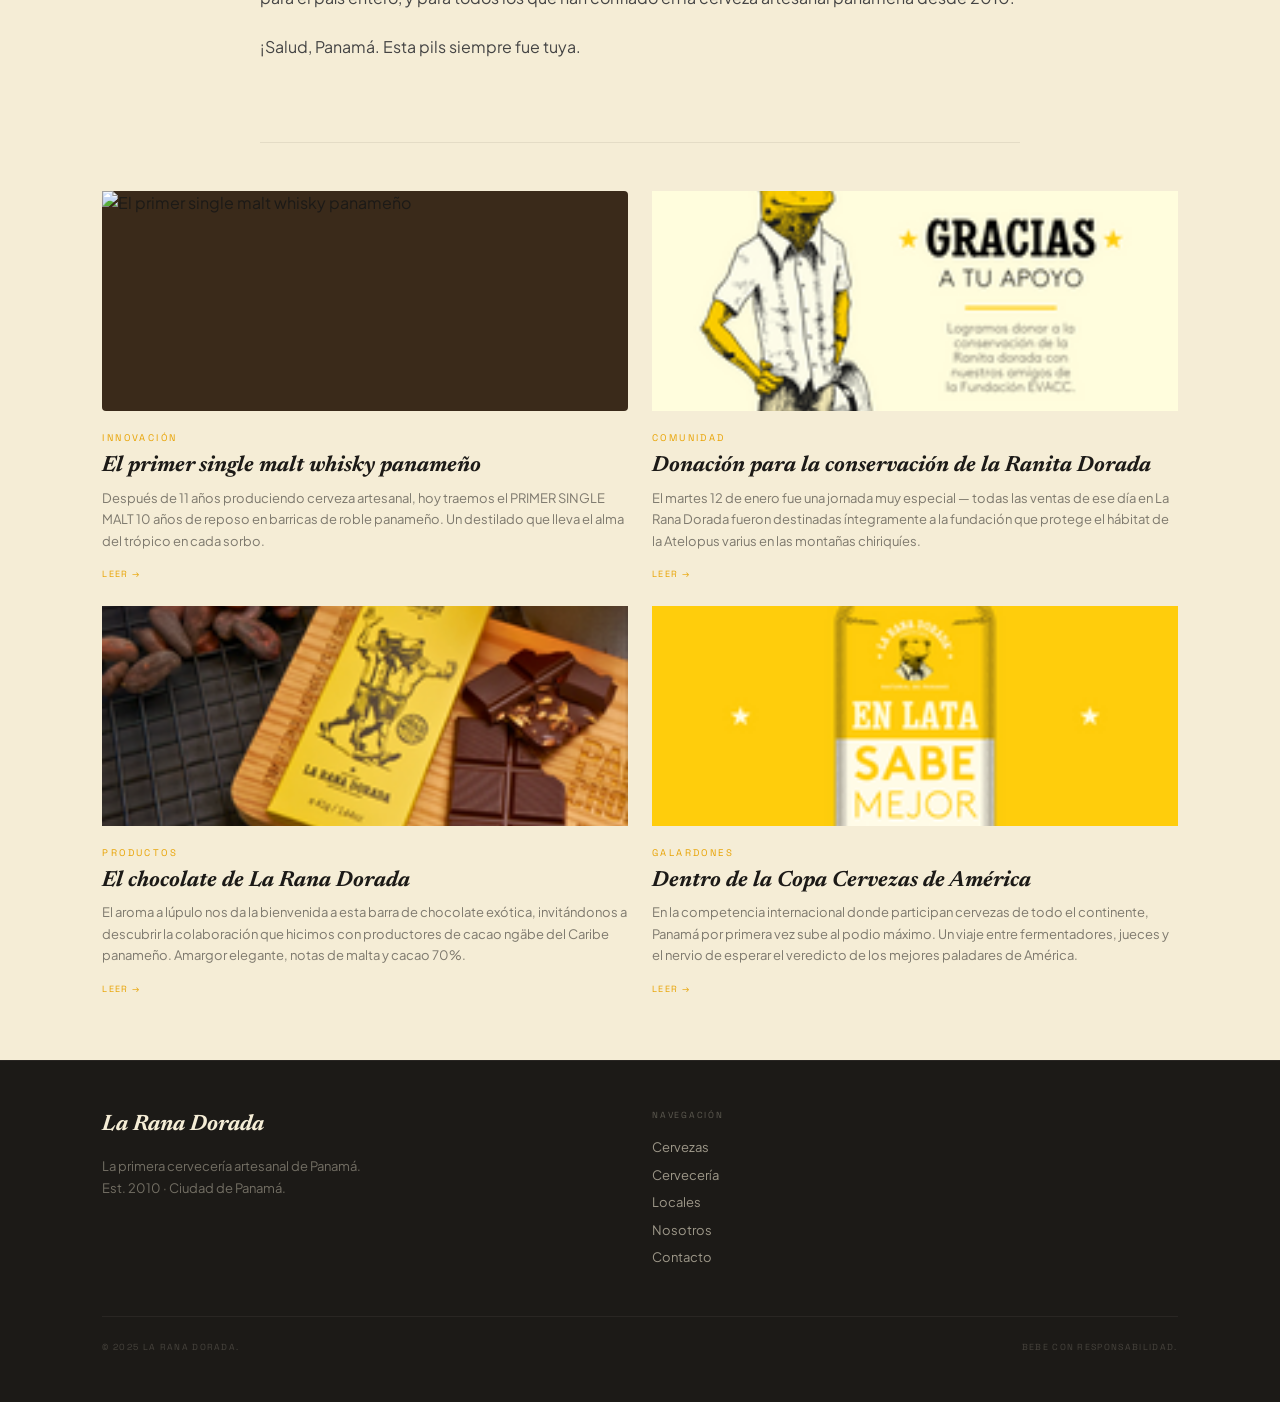
==== commit 03d96732: "blog listo" ====
--- a/blog.html
+++ b/blog.html
@@ -93,7 +93,7 @@
         <!-- Imagen placeholder izquierda -->
         <div class="col-12 col-lg-6">
           <div style="height:400px;background:#2A3A1A;display:flex;align-items:center;justify-content:center;">
-            <span class="font-grotesk" style="font-size:11px;letter-spacing:0.15em;text-transform:uppercase;color:rgba(245,237,214,0.25);">FOTO GALARDÓN</span>
+            <img src="img/blog_foto_galardon.png" alt="La PILS de La Rana Dorada conquista el ORO" style="width:100%; height:100%; object-fit:cover; object-position:center; display:block;">
           </div>
         </div>
 
@@ -137,7 +137,7 @@
         <article class="blog-card h-100">
           <!-- Imagen placeholder -->
           <div style="height:220px;background:#3A2A1A;border-radius:4px;display:flex;align-items:center;justify-content:center;">
-            <span class="font-grotesk" style="font-size:10px;letter-spacing:0.15em;text-transform:uppercase;color:rgba(245,237,214,0.25);">FOTO WHISKY</span>
+            <img src="img/blog_foto_whisky.png" alt="El primer single malt whisky panameño" style="width:100%; height:100%; object-fit:cover; object-position:center; display:block;">
           </div>
           <span class="label-tag" style="margin-top:20px;margin-bottom:8px;">INNOVACIÓN</span>
           <h3 class="font-news fst-italic fw-bold" style="font-size:22px;color:var(--oscuro);line-height:1.2;margin-bottom:8px;">
@@ -154,7 +154,7 @@
       <div class="col-12 col-md-6">
         <article class="blog-card h-100">
           <div style="height:220px;background:#1A3A2A;border-radius:4px;display:flex;align-items:center;justify-content:center;">
-            <span class="font-grotesk" style="font-size:10px;letter-spacing:0.15em;text-transform:uppercase;color:rgba(245,237,214,0.25);">FOTO CONSERVACIÓN</span>
+            <img src="img/blog_foto_conservacion.png" alt="Donación para la conservación de la Ranita Dorada" style="width:100%; height:100%; object-fit:cover; object-position:center; display:block;">
           </div>
           <span class="label-tag" style="margin-top:20px;margin-bottom:8px;">COMUNIDAD</span>
           <h3 class="font-news fst-italic fw-bold" style="font-size:22px;color:var(--oscuro);line-height:1.2;margin-bottom:8px;">
@@ -171,7 +171,7 @@
       <div class="col-12 col-md-6">
         <article class="blog-card h-100">
           <div style="height:220px;background:#2A1A0A;border-radius:4px;display:flex;align-items:center;justify-content:center;">
-            <span class="font-grotesk" style="font-size:10px;letter-spacing:0.15em;text-transform:uppercase;color:rgba(245,237,214,0.25);">FOTO CHOCOLATE</span>
+            <img src="img/blog_foto_chocolate.png" alt="El chocolate de La Rana Dorada" style="width:100%; height:100%; object-fit:cover; object-position:center; display:block;">
           </div>
           <span class="label-tag" style="margin-top:20px;margin-bottom:8px;">PRODUCTOS</span>
           <h3 class="font-news fst-italic fw-bold" style="font-size:22px;color:var(--oscuro);line-height:1.2;margin-bottom:8px;">
@@ -188,7 +188,7 @@
       <div class="col-12 col-md-6">
         <article class="blog-card h-100">
           <div style="height:220px;background:#1A1A3A;border-radius:4px;display:flex;align-items:center;justify-content:center;">
-            <span class="font-grotesk" style="font-size:10px;letter-spacing:0.15em;text-transform:uppercase;color:rgba(245,237,214,0.25);">FOTO COPA</span>
+            <img src="img/blog_foto_copa.png" alt="Dentro de la Copa Cervezas de América" style="width:100%; height:100%; object-fit:cover; object-position:center; display:block;">
           </div>
           <span class="label-tag" style="margin-top:20px;margin-bottom:8px;">GALARDONES</span>
           <h3 class="font-news fst-italic fw-bold" style="font-size:22px;color:var(--oscuro);line-height:1.2;margin-bottom:8px;">
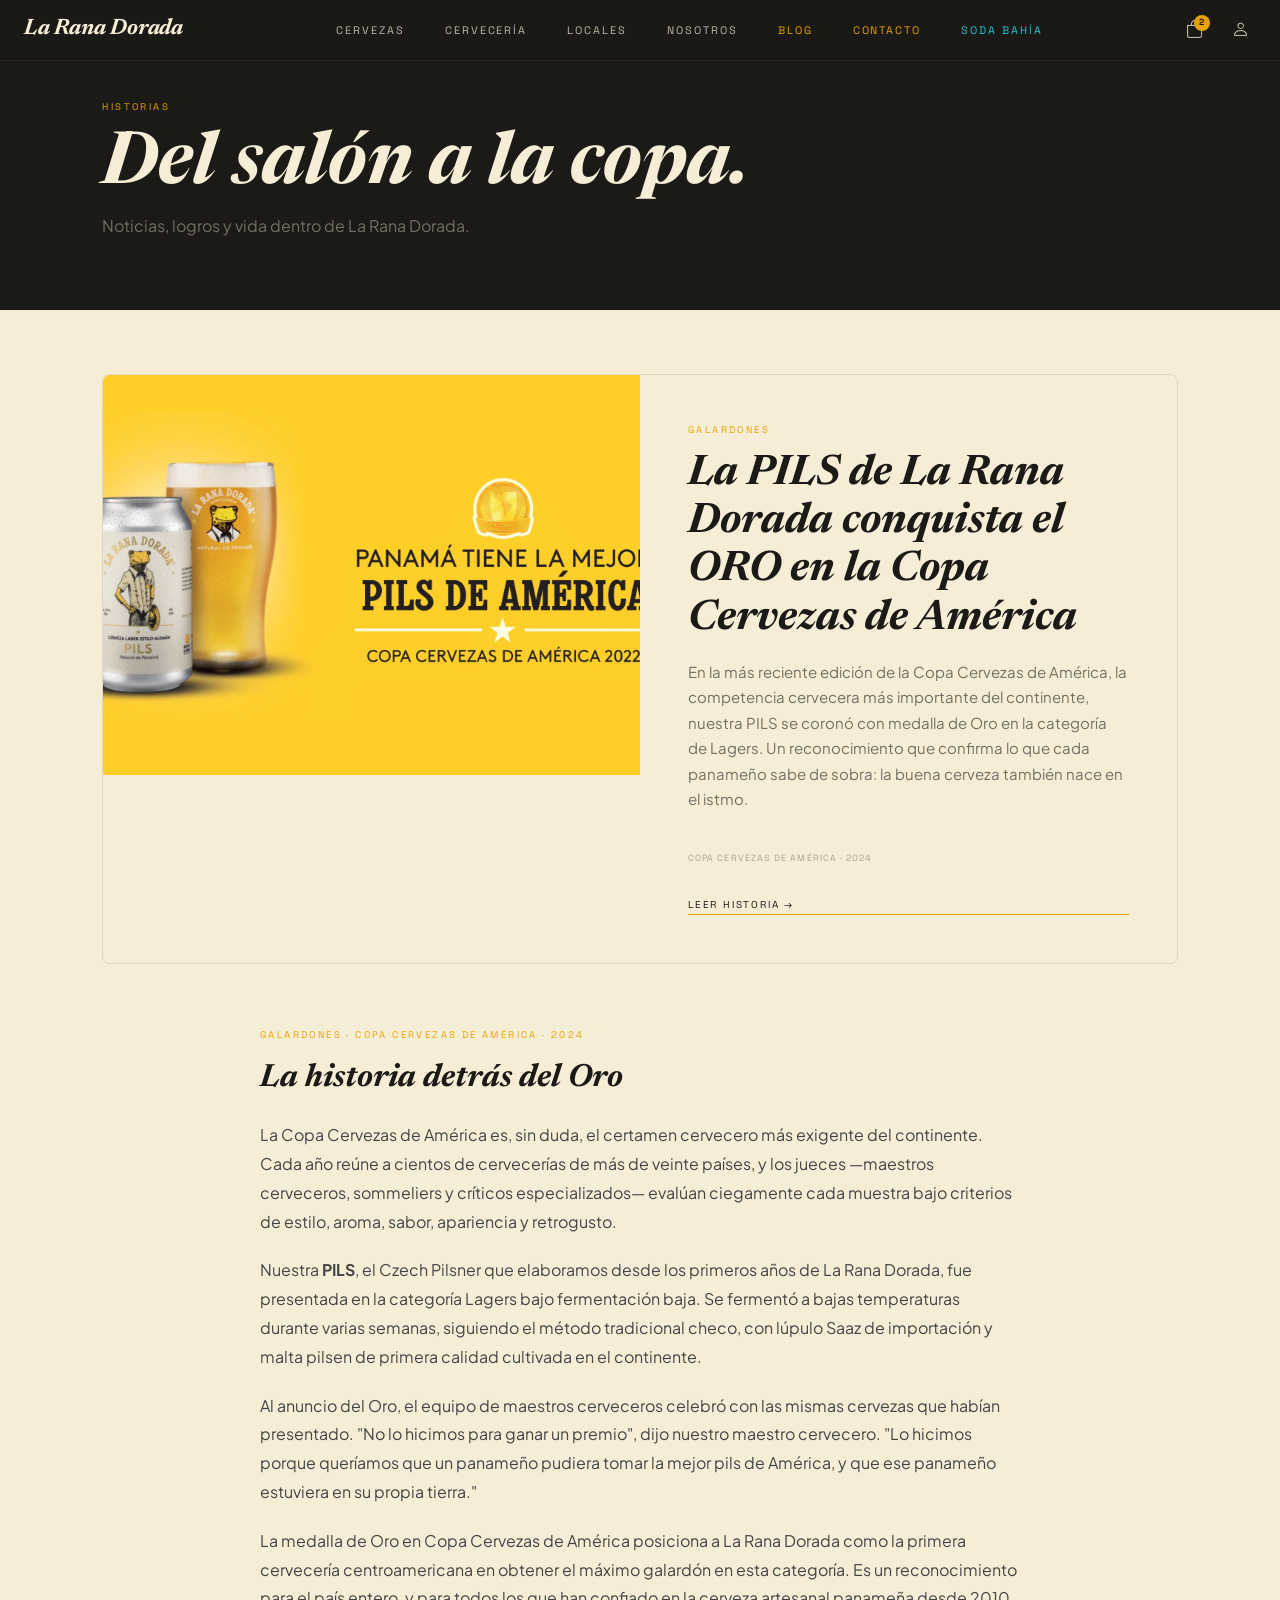
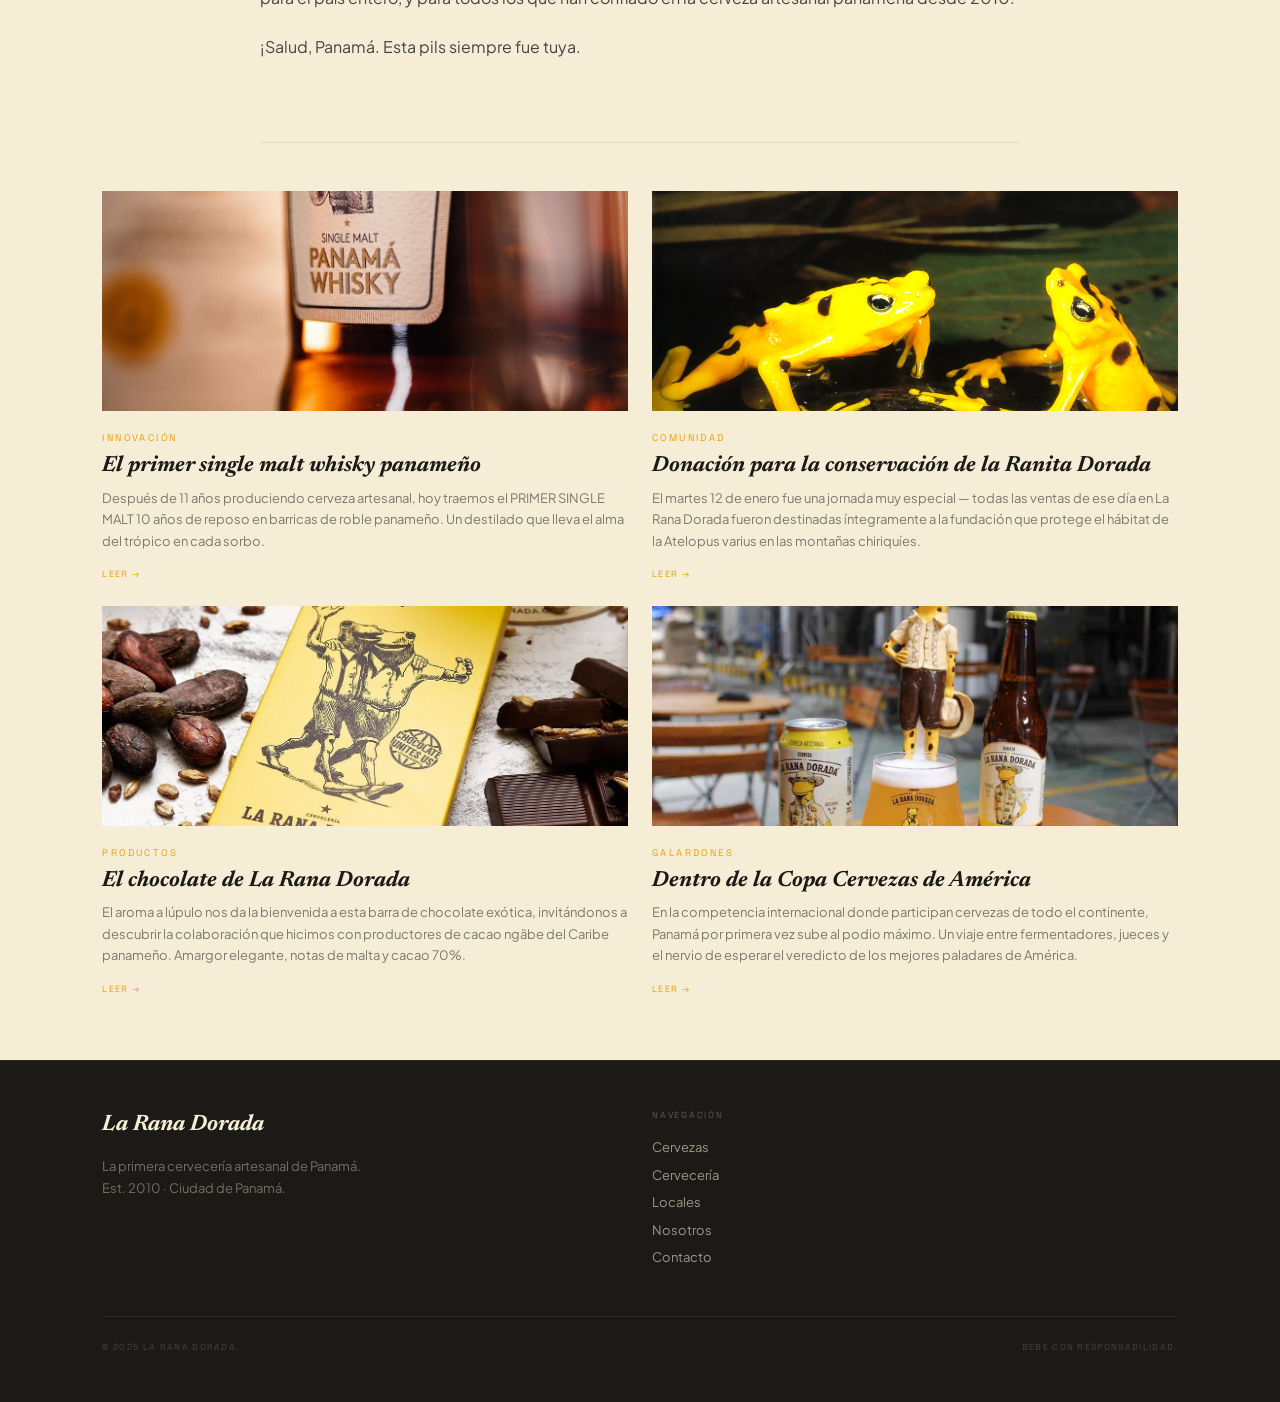
==== commit 61a8dffc: "fotos de blog casi arreglada" ====
--- a/blog.html
+++ b/blog.html
@@ -1,19 +1,24 @@
 <!DOCTYPE html>
 <html lang="es">
+
 <head>
   <meta charset="UTF-8">
   <meta name="viewport" content="width=device-width, initial-scale=1.0">
   <title>Blog — La Rana Dorada</title>
-  <meta name="description" content="Historias, logros y vida dentro de La Rana Dorada. La PILS conquista el Oro en la Copa Cervezas de América, el primer whisky single malt panameño y más.">
+  <meta name="description"
+    content="Historias, logros y vida dentro de La Rana Dorada. La PILS conquista el Oro en la Copa Cervezas de América, el primer whisky single malt panameño y más.">
   <link rel="stylesheet" href="https://cdn.jsdelivr.net/npm/bootstrap@5.3.3/dist/css/bootstrap.min.css">
   <link rel="stylesheet" href="https://cdn.jsdelivr.net/npm/bootstrap-icons@1.11.3/font/bootstrap-icons.min.css">
-  <link href="https://fonts.googleapis.com/css2?family=Newsreader:ital,wght@0,400;0,700;1,400;1,700&family=Plus+Jakarta+Sans:wght@300;400;500;600&family=Space+Grotesk:wght@400;500;600;700&display=swap" rel="stylesheet">
+  <link
+    href="https://fonts.googleapis.com/css2?family=Newsreader:ital,wght@0,400;0,700;1,400;1,700&family=Plus+Jakarta+Sans:wght@300;400;500;600&family=Space+Grotesk:wght@400;500;600;700&display=swap"
+    rel="stylesheet">
   <link rel="stylesheet" href="styles.css">
   <style>
     /* Blog card hover */
     .blog-card {
       transition: transform 0.2s ease;
     }
+
     .blog-card:hover {
       transform: translateY(-4px);
     }
@@ -28,43 +33,52 @@
     }
   </style>
 </head>
+
 <body style="background:var(--oscuro);">
 
   <!-- ══ BARRA DE NAVEGACION ══ -->
   <nav class="navbar navbar-expand-lg fixed-top"
-       style="background: rgba(28,26,23,0.88); backdrop-filter: blur(10px); border-bottom: 1px solid rgba(245,237,214,0.06);">
+    style="background: rgba(28,26,23,0.88); backdrop-filter: blur(10px); border-bottom: 1px solid rgba(245,237,214,0.06);">
     <div class="container-fluid px-4">
       <a class="navbar-brand font-news fw-bold fst-italic" href="index.html"
-         style="color:var(--crema); font-size:1.4rem; letter-spacing:-0.01em;">
+        style="color:var(--crema); font-size:1.4rem; letter-spacing:-0.01em;">
         La Rana Dorada
       </a>
-      <button class="navbar-toggler border-0 shadow-none" type="button"
-              data-bs-toggle="collapse" data-bs-target="#navMain"
-              style="color:var(--crema);">
+      <button class="navbar-toggler border-0 shadow-none" type="button" data-bs-toggle="collapse"
+        data-bs-target="#navMain" style="color:var(--crema);">
         <i class="bi bi-list" style="font-size:1.5rem;"></i>
       </button>
       <div class="collapse navbar-collapse" id="navMain">
         <ul class="navbar-nav mx-auto gap-lg-4 gap-2 py-3 py-lg-0">
-          <li class="nav-item"><a class="nav-link font-grotesk" style="font-size:0.68rem;letter-spacing:0.18em;text-transform:uppercase;color:rgba(245,237,214,0.75);" href="cervezas.html">Cervezas</a></li>
-          <li class="nav-item"><a class="nav-link font-grotesk" style="font-size:0.68rem;letter-spacing:0.18em;text-transform:uppercase;color:rgba(245,237,214,0.75);" href="cerveceria.html">Cervecería</a></li>
-          <li class="nav-item"><a class="nav-link font-grotesk" style="font-size:0.68rem;letter-spacing:0.18em;text-transform:uppercase;color:rgba(245,237,214,0.75);" href="locales.html">Locales</a></li>
-          <li class="nav-item"><a class="nav-link font-grotesk" style="font-size:0.68rem;letter-spacing:0.18em;text-transform:uppercase;color:rgba(245,237,214,0.75);" href="nosotros.html">Nosotros</a></li>
-          <li class="nav-item"><a class="nav-link font-grotesk nav-link-active" style="font-size:0.68rem;letter-spacing:0.18em;text-transform:uppercase;" href="blog.html">Blog</a></li>
-          <li class="nav-item"><a class="nav-link font-grotesk" style="font-size:0.68rem;letter-spacing:0.18em;text-transform:uppercase;color:var(--oro);" href="contacto.html">Contacto</a></li>  <li class="nav-item">
-    <a class="nav-link font-grotesk"
-       style="font-size:0.68rem; letter-spacing:0.18em; 
-              text-transform:uppercase; color:#29C4D8;"
-      href="sodabahia.html">Soda Bahía</a>
-  </li>
+          <li class="nav-item"><a class="nav-link font-grotesk"
+              style="font-size:0.68rem;letter-spacing:0.18em;text-transform:uppercase;color:rgba(245,237,214,0.75);"
+              href="cervezas.html">Cervezas</a></li>
+          <li class="nav-item"><a class="nav-link font-grotesk"
+              style="font-size:0.68rem;letter-spacing:0.18em;text-transform:uppercase;color:rgba(245,237,214,0.75);"
+              href="cerveceria.html">Cervecería</a></li>
+          <li class="nav-item"><a class="nav-link font-grotesk"
+              style="font-size:0.68rem;letter-spacing:0.18em;text-transform:uppercase;color:rgba(245,237,214,0.75);"
+              href="locales.html">Locales</a></li>
+          <li class="nav-item"><a class="nav-link font-grotesk"
+              style="font-size:0.68rem;letter-spacing:0.18em;text-transform:uppercase;color:rgba(245,237,214,0.75);"
+              href="nosotros.html">Nosotros</a></li>
+          <li class="nav-item"><a class="nav-link font-grotesk nav-link-active"
+              style="font-size:0.68rem;letter-spacing:0.18em;text-transform:uppercase;" href="blog.html">Blog</a></li>
+          <li class="nav-item"><a class="nav-link font-grotesk"
+              style="font-size:0.68rem;letter-spacing:0.18em;text-transform:uppercase;color:var(--oro);"
+              href="contacto.html">Contacto</a></li>
+          <li class="nav-item">
+            <a class="nav-link font-grotesk" style="font-size:0.68rem; letter-spacing:0.18em; 
+              text-transform:uppercase; color:#29C4D8;" href="sodabahia.html">Soda Bahía</a>
+          </li>
         </ul>
         <div class="d-flex align-items-center gap-3 py-2 py-lg-0">
-          <button class="nav-icon-btn position-relative" type="button"
-                  data-bs-toggle="offcanvas" data-bs-target="#cartDrawer" aria-controls="cartDrawer">
+          <button class="nav-icon-btn position-relative" type="button" data-bs-toggle="offcanvas"
+            data-bs-target="#cartDrawer" aria-controls="cartDrawer">
             <i class="bi bi-bag" style="font-size:1.1rem;"></i>
             <span class="cart-badge">2</span>
           </button>
-          <button class="nav-icon-btn" type="button"
-                  data-bs-toggle="modal" data-bs-target="#authModal">
+          <button class="nav-icon-btn" type="button" data-bs-toggle="modal" data-bs-target="#authModal">
             <i class="bi bi-person" style="font-size:1.1rem;"></i>
           </button>
         </div>
@@ -75,7 +89,8 @@
   <!-- ══ ENCABEZADO ══ -->
   <header style="background:var(--oscuro);padding:100px 8% 56px;">
     <span class="label-tag">HISTORIAS</span>
-    <h1 class="font-news fst-italic fw-bold" style="font-size:clamp(42px,8vw,72px);color:var(--crema);line-height:1;margin-top:16px;margin-bottom:12px;">
+    <h1 class="font-news fst-italic fw-bold"
+      style="font-size:clamp(42px,8vw,72px);color:var(--crema);line-height:1;margin-top:16px;margin-bottom:12px;">
       Del salón a la copa.
     </h1>
     <p class="font-jakarta" style="font-size:16px;color:rgba(245,237,214,0.4);">
@@ -88,26 +103,34 @@
 
     <!-- ── CARD PRINCIPAL (PILS → ORO) ── -->
     <article class="blog-card">
-      <div class="row g-0 align-items-stretch" style="border:0.5px solid rgba(28,26,23,0.1);border-radius:8px;overflow:hidden;">
+      <div class="row g-0 align-items-stretch"
+        style="border:0.5px solid rgba(28,26,23,0.1);border-radius:8px;overflow:hidden;">
 
         <!-- Imagen placeholder izquierda -->
         <div class="col-12 col-lg-6">
           <div style="height:400px;background:#2A3A1A;display:flex;align-items:center;justify-content:center;">
-            <img src="img/blog_foto_galardon.png" alt="La PILS de La Rana Dorada conquista el ORO" style="width:100%; height:100%; object-fit:cover; object-position:center; display:block;">
+            <img src="img/blog_foto_galardon.png" alt="La PILS de La Rana Dorada conquista el ORO"
+              style="width:100%; height:100%; object-fit:cover; object-position:center; display:block;">
           </div>
         </div>
 
         <!-- Texto derecha -->
         <div class="col-12 col-lg-6 d-flex flex-column justify-content-center" style="padding:48px;">
           <span class="label-tag" style="margin-bottom:12px;">GALARDONES</span>
-          <h2 class="font-news fst-italic fw-bold" style="font-size:clamp(28px,3.5vw,42px);color:var(--oscuro);line-height:1.15;margin-bottom:16px;">
+          <h2 class="font-news fst-italic fw-bold"
+            style="font-size:clamp(28px,3.5vw,42px);color:var(--oscuro);line-height:1.15;margin-bottom:16px;">
             La PILS de La Rana Dorada conquista el ORO en la Copa Cervezas de América
           </h2>
           <p class="font-jakarta" style="font-size:15px;color:rgba(28,26,23,0.6);margin-top:0;line-height:1.7;">
-            En la más reciente edición de la Copa Cervezas de América, la competencia cervecera más importante del continente, nuestra PILS se coronó con medalla de Oro en la categoría de Lagers. Un reconocimiento que confirma lo que cada panameño sabe de sobra: la buena cerveza también nace en el istmo.
+            En la más reciente edición de la Copa Cervezas de América, la competencia cervecera más importante del
+            continente, nuestra PILS se coronó con medalla de Oro en la categoría de Lagers. Un reconocimiento que
+            confirma lo que cada panameño sabe de sobra: la buena cerveza también nace en el istmo.
           </p>
-          <p class="font-grotesk" style="font-size:9px;color:rgba(28,26,23,0.35);margin-top:24px;letter-spacing:0.12em;">COPA CERVEZAS DE AMÉRICA · 2024</p>
-          <a href="#" class="font-grotesk" style="font-size:10px;letter-spacing:0.18em;text-transform:uppercase;color:var(--oscuro);border-bottom:1px solid var(--oro);padding-bottom:2px;display:inline-block;margin-top:16px;">
+          <p class="font-grotesk"
+            style="font-size:9px;color:rgba(28,26,23,0.35);margin-top:24px;letter-spacing:0.12em;">COPA CERVEZAS DE
+            AMÉRICA · 2024</p>
+          <a href="#" class="font-grotesk"
+            style="font-size:10px;letter-spacing:0.18em;text-transform:uppercase;color:var(--oscuro);border-bottom:1px solid var(--oro);padding-bottom:2px;display:inline-block;margin-top:16px;">
             Leer historia →
           </a>
         </div>
@@ -117,14 +140,26 @@
     <!-- ── ARTÍCULO COMPLETO: PILS ORO ── -->
     <div style="max-width:760px;margin:64px auto 0;padding-bottom:64px;border-bottom:1px solid rgba(28,26,23,0.08);">
       <span class="label-tag" style="margin-bottom:16px;">GALARDONES · COPA CERVEZAS DE AMÉRICA · 2024</span>
-      <h3 class="font-news fst-italic fw-bold" style="font-size:32px;color:var(--oscuro);line-height:1.2;margin-bottom:24px;">
+      <h3 class="font-news fst-italic fw-bold"
+        style="font-size:32px;color:var(--oscuro);line-height:1.2;margin-bottom:24px;">
         La historia detrás del Oro
       </h3>
       <div class="font-jakarta" style="font-size:16px;color:#444;line-height:1.8;">
-        <p style="margin-bottom:20px;">La Copa Cervezas de América es, sin duda, el certamen cervecero más exigente del continente. Cada año reúne a cientos de cervecerías de más de veinte países, y los jueces —maestros cerveceros, sommeliers y críticos especializados— evalúan ciegamente cada muestra bajo criterios de estilo, aroma, sabor, apariencia y retrogusto.</p>
-        <p style="margin-bottom:20px;">Nuestra <strong>PILS</strong>, el Czech Pilsner que elaboramos desde los primeros años de La Rana Dorada, fue presentada en la categoría Lagers bajo fermentación baja. Se fermentó a bajas temperaturas durante varias semanas, siguiendo el método tradicional checo, con lúpulo Saaz de importación y malta pilsen de primera calidad cultivada en el continente.</p>
-        <p style="margin-bottom:20px;">Al anuncio del Oro, el equipo de maestros cerveceros celebró con las mismas cervezas que habían presentado. "No lo hicimos para ganar un premio", dijo nuestro maestro cervecero. "Lo hicimos porque queríamos que un panameño pudiera tomar la mejor pils de América, y que ese panameño estuviera en su propia tierra."</p>
-        <p style="margin-bottom:20px;">La medalla de Oro en Copa Cervezas de América posiciona a La Rana Dorada como la primera cervecería centroamericana en obtener el máximo galardón en esta categoría. Es un reconocimiento para el país entero, y para todos los que han confiado en la cerveza artesanal panameña desde 2010.</p>
+        <p style="margin-bottom:20px;">La Copa Cervezas de América es, sin duda, el certamen cervecero más exigente del
+          continente. Cada año reúne a cientos de cervecerías de más de veinte países, y los jueces —maestros
+          cerveceros, sommeliers y críticos especializados— evalúan ciegamente cada muestra bajo criterios de estilo,
+          aroma, sabor, apariencia y retrogusto.</p>
+        <p style="margin-bottom:20px;">Nuestra <strong>PILS</strong>, el Czech Pilsner que elaboramos desde los primeros
+          años de La Rana Dorada, fue presentada en la categoría Lagers bajo fermentación baja. Se fermentó a bajas
+          temperaturas durante varias semanas, siguiendo el método tradicional checo, con lúpulo Saaz de importación y
+          malta pilsen de primera calidad cultivada en el continente.</p>
+        <p style="margin-bottom:20px;">Al anuncio del Oro, el equipo de maestros cerveceros celebró con las mismas
+          cervezas que habían presentado. "No lo hicimos para ganar un premio", dijo nuestro maestro cervecero. "Lo
+          hicimos porque queríamos que un panameño pudiera tomar la mejor pils de América, y que ese panameño estuviera
+          en su propia tierra."</p>
+        <p style="margin-bottom:20px;">La medalla de Oro en Copa Cervezas de América posiciona a La Rana Dorada como la
+          primera cervecería centroamericana en obtener el máximo galardón en esta categoría. Es un reconocimiento para
+          el país entero, y para todos los que han confiado en la cerveza artesanal panameña desde 2010.</p>
         <p>¡Salud, Panamá. Esta pils siempre fue tuya.</p>
       </div>
     </div>
@@ -136,68 +171,99 @@
       <div class="col-12 col-md-6">
         <article class="blog-card h-100">
           <!-- Imagen placeholder -->
-          <div style="height:220px;background:#3A2A1A;border-radius:4px;display:flex;align-items:center;justify-content:center;">
-            <img src="img/blog_foto_whisky.png" alt="El primer single malt whisky panameño" style="width:100%; height:100%; object-fit:cover; object-position:center; display:block;">
+          <div
+            style="height:220px;background:#3A2A1A;border-radius:4px;display:flex;align-items:center;justify-content:center;">
+            <img src="img/blog_foto_whisky.jpg" alt="El primer single malt whisky panameño"
+              style="width:100%; height:100%; object-fit:cover; object-position:center; display:block;">
           </div>
           <span class="label-tag" style="margin-top:20px;margin-bottom:8px;">INNOVACIÓN</span>
-          <h3 class="font-news fst-italic fw-bold" style="font-size:22px;color:var(--oscuro);line-height:1.2;margin-bottom:8px;">
+          <h3 class="font-news fst-italic fw-bold"
+            style="font-size:22px;color:var(--oscuro);line-height:1.2;margin-bottom:8px;">
             El primer single malt whisky panameño
           </h3>
-          <p class="font-jakarta line-clamp-3" style="font-size:13px;color:rgba(28,26,23,0.55);margin-top:8px;line-height:1.65;">
-            Después de 11 años produciendo cerveza artesanal, hoy traemos el PRIMER SINGLE MALT 10 años de reposo en barricas de roble panameño. Un destilado que lleva el alma del trópico en cada sorbo.
+          <p class="font-jakarta line-clamp-3"
+            style="font-size:13px;color:rgba(28,26,23,0.55);margin-top:8px;line-height:1.65;">
+            Después de 11 años produciendo cerveza artesanal, hoy traemos el PRIMER SINGLE MALT 10 años de reposo en
+            barricas de roble panameño. Un destilado que lleva el alma del trópico en cada sorbo.
           </p>
-          <a href="#" class="font-grotesk d-block" style="font-size:9px;letter-spacing:0.15em;text-transform:uppercase;color:var(--oro);margin-top:16px;">Leer →</a>
+          <a href="#" class="font-grotesk d-block"
+            style="font-size:9px;letter-spacing:0.15em;text-transform:uppercase;color:var(--oro);margin-top:16px;">Leer
+            →</a>
         </article>
       </div>
 
       <!-- [3] Ranita -->
       <div class="col-12 col-md-6">
         <article class="blog-card h-100">
-          <div style="height:220px;background:#1A3A2A;border-radius:4px;display:flex;align-items:center;justify-content:center;">
-            <img src="img/blog_foto_conservacion.png" alt="Donación para la conservación de la Ranita Dorada" style="width:100%; height:100%; object-fit:cover; object-position:center; display:block;">
+          <div
+            style="height:220px;background:#1A3A2A;border-radius:4px;display:flex;align-items:center;justify-content:center;">
+            <img src="img/blog_foto_conservacion.png" alt="Donación para la conservación de la Ranita Dorada"
+              style="width:100%; height:100%; object-fit:cover; object-position:center; display:block;">
           </div>
           <span class="label-tag" style="margin-top:20px;margin-bottom:8px;">COMUNIDAD</span>
-          <h3 class="font-news fst-italic fw-bold" style="font-size:22px;color:var(--oscuro);line-height:1.2;margin-bottom:8px;">
+          <h3 class="font-news fst-italic fw-bold"
+            style="font-size:22px;color:var(--oscuro);line-height:1.2;margin-bottom:8px;">
             Donación para la conservación de la Ranita Dorada
           </h3>
-          <p class="font-jakarta line-clamp-3" style="font-size:13px;color:rgba(28,26,23,0.55);margin-top:8px;line-height:1.65;">
-            El martes 12 de enero fue una jornada muy especial — todas las ventas de ese día en La Rana Dorada fueron destinadas íntegramente a la fundación que protege el hábitat de la Atelopus varius en las montañas chiriquíes.
+          <p class="font-jakarta line-clamp-3"
+            style="font-size:13px;color:rgba(28,26,23,0.55);margin-top:8px;line-height:1.65;">
+            El martes 12 de enero fue una jornada muy especial — todas las ventas de ese día en La Rana Dorada fueron
+            destinadas íntegramente a la fundación que protege el hábitat de la Atelopus varius en las montañas
+            chiriquíes.
           </p>
-          <a href="#" class="font-grotesk d-block" style="font-size:9px;letter-spacing:0.15em;text-transform:uppercase;color:var(--oro);margin-top:16px;">Leer →</a>
+          <a href="#" class="font-grotesk d-block"
+            style="font-size:9px;letter-spacing:0.15em;text-transform:uppercase;color:var(--oro);margin-top:16px;">Leer
+            →</a>
         </article>
       </div>
 
       <!-- [4] Chocolate -->
       <div class="col-12 col-md-6">
         <article class="blog-card h-100">
-          <div style="height:220px;background:#2A1A0A;border-radius:4px;display:flex;align-items:center;justify-content:center;">
-            <img src="img/blog_foto_chocolate.png" alt="El chocolate de La Rana Dorada" style="width:100%; height:100%; object-fit:cover; object-position:center; display:block;">
+          <div
+            style="height:220px;background:#2A1A0A;border-radius:4px;display:flex;align-items:center;justify-content:center;">
+            <img src="img/blog_foto_chocolate.png" alt="El chocolate de La Rana Dorada"
+              style="width:100%; height:100%; object-fit:cover; object-position:center; display:block;">
           </div>
           <span class="label-tag" style="margin-top:20px;margin-bottom:8px;">PRODUCTOS</span>
-          <h3 class="font-news fst-italic fw-bold" style="font-size:22px;color:var(--oscuro);line-height:1.2;margin-bottom:8px;">
+          <h3 class="font-news fst-italic fw-bold"
+            style="font-size:22px;color:var(--oscuro);line-height:1.2;margin-bottom:8px;">
             El chocolate de La Rana Dorada
           </h3>
-          <p class="font-jakarta line-clamp-3" style="font-size:13px;color:rgba(28,26,23,0.55);margin-top:8px;line-height:1.65;">
-            El aroma a lúpulo nos da la bienvenida a esta barra de chocolate exótica, invitándonos a descubrir la colaboración que hicimos con productores de cacao ngäbe del Caribe panameño. Amargor elegante, notas de malta y cacao 70%.
+          <p class="font-jakarta line-clamp-3"
+            style="font-size:13px;color:rgba(28,26,23,0.55);margin-top:8px;line-height:1.65;">
+            El aroma a lúpulo nos da la bienvenida a esta barra de chocolate exótica, invitándonos a descubrir la
+            colaboración que hicimos con productores de cacao ngäbe del Caribe panameño. Amargor elegante, notas de
+            malta y cacao 70%.
           </p>
-          <a href="#" class="font-grotesk d-block" style="font-size:9px;letter-spacing:0.15em;text-transform:uppercase;color:var(--oro);margin-top:16px;">Leer →</a>
+          <a href="#" class="font-grotesk d-block"
+            style="font-size:9px;letter-spacing:0.15em;text-transform:uppercase;color:var(--oro);margin-top:16px;">Leer
+            →</a>
         </article>
       </div>
 
       <!-- [5] Copa -->
       <div class="col-12 col-md-6">
         <article class="blog-card h-100">
-          <div style="height:220px;background:#1A1A3A;border-radius:4px;display:flex;align-items:center;justify-content:center;">
-            <img src="img/blog_foto_copa.png" alt="Dentro de la Copa Cervezas de América" style="width:100%; height:100%; object-fit:cover; object-position:center; display:block;">
+          <div
+            style="height:220px;background:#1A1A3A;border-radius:4px;display:flex;align-items:center;justify-content:center;">
+            <img src="img/blog_foto_copa.png" alt="Dentro de la Copa Cervezas de América"
+              style="width:100%; height:100%; object-fit:cover; object-position:center; display:block;">
           </div>
           <span class="label-tag" style="margin-top:20px;margin-bottom:8px;">GALARDONES</span>
-          <h3 class="font-news fst-italic fw-bold" style="font-size:22px;color:var(--oscuro);line-height:1.2;margin-bottom:8px;">
+          <h3 class="font-news fst-italic fw-bold"
+            style="font-size:22px;color:var(--oscuro);line-height:1.2;margin-bottom:8px;">
             Dentro de la Copa Cervezas de América
           </h3>
-          <p class="font-jakarta line-clamp-3" style="font-size:13px;color:rgba(28,26,23,0.55);margin-top:8px;line-height:1.65;">
-            En la competencia internacional donde participan cervezas de todo el continente, Panamá por primera vez sube al podio máximo. Un viaje entre fermentadores, jueces y el nervio de esperar el veredicto de los mejores paladares de América.
+          <p class="font-jakarta line-clamp-3"
+            style="font-size:13px;color:rgba(28,26,23,0.55);margin-top:8px;line-height:1.65;">
+            En la competencia internacional donde participan cervezas de todo el continente, Panamá por primera vez sube
+            al podio máximo. Un viaje entre fermentadores, jueces y el nervio de esperar el veredicto de los mejores
+            paladares de América.
           </p>
-          <a href="#" class="font-grotesk d-block" style="font-size:9px;letter-spacing:0.15em;text-transform:uppercase;color:var(--oro);margin-top:16px;">Leer →</a>
+          <a href="#" class="font-grotesk d-block"
+            style="font-size:9px;letter-spacing:0.15em;text-transform:uppercase;color:var(--oro);margin-top:16px;">Leer
+            →</a>
         </article>
       </div>
 
@@ -208,52 +274,136 @@
   <footer>
     <div class="row g-4">
       <div class="col-12 col-md-4">
-        <p class="font-news fst-italic fw-bold" style="font-size:1.4rem;color:var(--crema);margin-bottom:12px;">La Rana Dorada</p>
-        <p class="font-jakarta" style="font-size:13px;color:rgba(245,237,214,0.4);line-height:1.7;">La primera cervecería artesanal de Panamá.<br>Est. 2010 · Ciudad de Panamá.</p>
+        <p class="font-news fst-italic fw-bold" style="font-size:1.4rem;color:var(--crema);margin-bottom:12px;">La Rana
+          Dorada</p>
+        <p class="font-jakarta" style="font-size:13px;color:rgba(245,237,214,0.4);line-height:1.7;">La primera
+          cervecería artesanal de Panamá.<br>Est. 2010 · Ciudad de Panamá.</p>
       </div>
       <div class="col-6 col-md-2 offset-md-2">
-        <p class="font-grotesk" style="font-size:0.55rem;letter-spacing:0.2em;text-transform:uppercase;color:rgba(245,237,214,0.3);margin-bottom:16px;">Navegación</p>
+        <p class="font-grotesk"
+          style="font-size:0.55rem;letter-spacing:0.2em;text-transform:uppercase;color:rgba(245,237,214,0.3);margin-bottom:16px;">
+          Navegación</p>
         <div class="d-flex flex-column gap-2">
           <a href="cervezas.html" class="font-jakarta" style="font-size:13px;color:rgba(245,237,214,0.6);">Cervezas</a>
-          <a href="cerveceria.html" class="font-jakarta" style="font-size:13px;color:rgba(245,237,214,0.6);">Cervecería</a>
+          <a href="cerveceria.html" class="font-jakarta"
+            style="font-size:13px;color:rgba(245,237,214,0.6);">Cervecería</a>
           <a href="locales.html" class="font-jakarta" style="font-size:13px;color:rgba(245,237,214,0.6);">Locales</a>
           <a href="nosotros.html" class="font-jakarta" style="font-size:13px;color:rgba(245,237,214,0.6);">Nosotros</a>
           <a href="contacto.html" class="font-jakarta" style="font-size:13px;color:rgba(245,237,214,0.6);">Contacto</a>
         </div>
       </div>
     </div>
-    <div class="d-flex justify-content-between align-items-center mt-5 pt-4" style="border-top:1px solid rgba(245,237,214,0.06);">
-      <p class="font-grotesk" style="font-size:0.55rem;letter-spacing:0.15em;text-transform:uppercase;color:rgba(245,237,214,0.2);margin:0;">© 2025 La Rana Dorada.</p>
-      <p class="font-grotesk" style="font-size:0.55rem;letter-spacing:0.15em;text-transform:uppercase;color:rgba(245,237,214,0.2);margin:0;">Bebe con responsabilidad.</p>
+    <div class="d-flex justify-content-between align-items-center mt-5 pt-4"
+      style="border-top:1px solid rgba(245,237,214,0.06);">
+      <p class="font-grotesk"
+        style="font-size:0.55rem;letter-spacing:0.15em;text-transform:uppercase;color:rgba(245,237,214,0.2);margin:0;">©
+        2025 La Rana Dorada.</p>
+      <p class="font-grotesk"
+        style="font-size:0.55rem;letter-spacing:0.15em;text-transform:uppercase;color:rgba(245,237,214,0.2);margin:0;">
+        Bebe con responsabilidad.</p>
     </div>
   </footer>
 
   <!-- ══ CARRITO LATERAL ══ -->
-  <div class="offcanvas offcanvas-end" tabindex="-1" id="cartDrawer" aria-labelledby="cartDrawerLabel" style="width:380px; background:var(--crema); border-left:0.5px solid rgba(28,26,23,0.1);">
+  <div class="offcanvas offcanvas-end" tabindex="-1" id="cartDrawer" aria-labelledby="cartDrawerLabel"
+    style="width:380px; background:var(--crema); border-left:0.5px solid rgba(28,26,23,0.1);">
     <div class="offcanvas-header" style="border-bottom:1px solid rgba(28,26,23,0.08); padding:24px 28px;">
-      <div><span style="font-family:'Space Grotesk',sans-serif; font-size:0.6rem; letter-spacing:0.2em; text-transform:uppercase; color:rgba(28,26,23,0.4); display:block; margin-bottom:4px;">TU PEDIDO</span><h5 id="cartDrawerLabel" style="font-family:'Newsreader',serif; font-style:italic; font-weight:700; font-size:1.4rem; color:var(--oscuro); margin:0;">Carrito</h5></div>
+      <div><span
+          style="font-family:'Space Grotesk',sans-serif; font-size:0.6rem; letter-spacing:0.2em; text-transform:uppercase; color:rgba(28,26,23,0.4); display:block; margin-bottom:4px;">TU
+          PEDIDO</span>
+        <h5 id="cartDrawerLabel"
+          style="font-family:'Newsreader',serif; font-style:italic; font-weight:700; font-size:1.4rem; color:var(--oscuro); margin:0;">
+          Carrito</h5>
+      </div>
       <button type="button" class="btn-close" data-bs-dismiss="offcanvas" style="filter:invert(0.3);"></button>
     </div>
     <div class="offcanvas-body" style="padding:0; display:flex; flex-direction:column;">
       <div style="flex:1; overflow-y:auto; padding:8px 0;">
-        <div class="cart-item"><div class="cart-item-color" style="background:#2A1008;"></div><div class="cart-item-info"><span class="cart-item-name">Pedro Mandinga Red Ale</span><span class="cart-item-variant">Lata 473ml</span></div><div class="cart-item-right"><span class="cart-item-price">$3.50</span><div class="cart-cantidad"><span class="cart-cantidad-btn">−</span><span class="cart-cantidad-num">1</span><span class="cart-cantidad-btn">+</span></div></div></div>
-        <div class="cart-item"><div class="cart-item-color" style="background:#E8A200;"></div><div class="cart-item-info"><span class="cart-item-name">Golden Ale</span><span class="cart-item-variant">Lata 473ml × 6-Pack</span></div><div class="cart-item-right"><span class="cart-item-price">$18.00</span><div class="cart-cantidad"><span class="cart-cantidad-btn">−</span><span class="cart-cantidad-num">1</span><span class="cart-cantidad-btn">+</span></div></div></div>
-      </div>
-      <div style="padding:16px 24px; border-top:1px solid rgba(28,26,23,0.07); border-bottom:1px solid rgba(28,26,23,0.07);"><span style="font-family:'Space Grotesk',sans-serif; font-size:0.55rem; letter-spacing:0.15em; text-transform:uppercase; color:rgba(28,26,23,0.35); display:block; margin-bottom:8px;">NOTA (OPCIONAL)</span><textarea rows="2" placeholder="Instrucciones especiales..." style="width:100%; background:#FAFAF7; border:0.5px solid rgba(28,26,23,0.12); border-radius:4px; padding:10px 14px; font-family:'Plus Jakarta Sans',sans-serif; font-size:0.8rem; color:var(--oscuro); resize:none; outline:none;"></textarea></div>
-      <div style="padding:24px 28px;"><div class="d-flex justify-content-between align-items-baseline mb-3"><span style="font-family:'Space Grotesk',sans-serif; font-size:0.6rem; letter-spacing:0.15em; text-transform:uppercase; color:rgba(28,26,23,0.4);">SUBTOTAL</span><span style="font-family:'Newsreader',serif; font-weight:700; font-size:1.4rem; color:var(--oscuro);">$21.50</span></div><a href="#" class="d-block text-center" style="background:var(--oscuro); color:var(--crema); font-family:'Space Grotesk',sans-serif; font-weight:700; font-size:0.65rem; letter-spacing:0.2em; text-transform:uppercase; padding:16px; border-radius:3px; text-decoration:none;">PROCEDER AL PAGO →</a><a href="#" class="d-block text-center mt-2" style="font-family:'Space Grotesk',sans-serif; font-size:0.6rem; letter-spacing:0.15em; text-transform:uppercase; color:rgba(28,26,23,0.35); text-decoration:none; padding:8px;">SEGUIR COMPRANDO</a></div>
+        <div class="cart-item">
+          <div class="cart-item-color" style="background:#2A1008;"></div>
+          <div class="cart-item-info"><span class="cart-item-name">Pedro Mandinga Red Ale</span><span
+              class="cart-item-variant">Lata 473ml</span></div>
+          <div class="cart-item-right"><span class="cart-item-price">$3.50</span>
+            <div class="cart-cantidad"><span class="cart-cantidad-btn">−</span><span
+                class="cart-cantidad-num">1</span><span class="cart-cantidad-btn">+</span></div>
+          </div>
+        </div>
+        <div class="cart-item">
+          <div class="cart-item-color" style="background:#E8A200;"></div>
+          <div class="cart-item-info"><span class="cart-item-name">Golden Ale</span><span class="cart-item-variant">Lata
+              473ml × 6-Pack</span></div>
+          <div class="cart-item-right"><span class="cart-item-price">$18.00</span>
+            <div class="cart-cantidad"><span class="cart-cantidad-btn">−</span><span
+                class="cart-cantidad-num">1</span><span class="cart-cantidad-btn">+</span></div>
+          </div>
+        </div>
+      </div>
+      <div
+        style="padding:16px 24px; border-top:1px solid rgba(28,26,23,0.07); border-bottom:1px solid rgba(28,26,23,0.07);">
+        <span
+          style="font-family:'Space Grotesk',sans-serif; font-size:0.55rem; letter-spacing:0.15em; text-transform:uppercase; color:rgba(28,26,23,0.35); display:block; margin-bottom:8px;">NOTA
+          (OPCIONAL)</span><textarea rows="2" placeholder="Instrucciones especiales..."
+          style="width:100%; background:#FAFAF7; border:0.5px solid rgba(28,26,23,0.12); border-radius:4px; padding:10px 14px; font-family:'Plus Jakarta Sans',sans-serif; font-size:0.8rem; color:var(--oscuro); resize:none; outline:none;"></textarea>
+      </div>
+      <div style="padding:24px 28px;">
+        <div class="d-flex justify-content-between align-items-baseline mb-3"><span
+            style="font-family:'Space Grotesk',sans-serif; font-size:0.6rem; letter-spacing:0.15em; text-transform:uppercase; color:rgba(28,26,23,0.4);">SUBTOTAL</span><span
+            style="font-family:'Newsreader',serif; font-weight:700; font-size:1.4rem; color:var(--oscuro);">$21.50</span>
+        </div><a href="#" class="d-block text-center"
+          style="background:var(--oscuro); color:var(--crema); font-family:'Space Grotesk',sans-serif; font-weight:700; font-size:0.65rem; letter-spacing:0.2em; text-transform:uppercase; padding:16px; border-radius:3px; text-decoration:none;">PROCEDER
+          AL PAGO →</a><a href="#" class="d-block text-center mt-2"
+          style="font-family:'Space Grotesk',sans-serif; font-size:0.6rem; letter-spacing:0.15em; text-transform:uppercase; color:rgba(28,26,23,0.35); text-decoration:none; padding:8px;">SEGUIR
+          COMPRANDO</a>
+      </div>
     </div>
   </div>
 
   <!-- ══ MODAL DE AUTENTICACION ══ -->
   <div class="modal fade" id="authModal" tabindex="-1" aria-labelledby="authModalLabel" aria-hidden="true">
     <div class="modal-dialog modal-dialog-centered" style="max-width:440px;">
-      <div class="modal-content" style="background:var(--crema); border:0.5px solid rgba(28,26,23,0.12); border-radius:8px; overflow:hidden; box-shadow:0 24px 64px rgba(0,0,0,0.12);">
-        <div style="background:var(--oscuro); padding:32px 36px 0; position:relative;"><button type="button" class="btn-close btn-close-white position-absolute" data-bs-dismiss="modal" style="top:16px; right:16px; opacity:0.5;"></button><span style="font-family:'Space Grotesk',sans-serif; font-size:0.55rem; letter-spacing:0.2em; text-transform:uppercase; color:var(--oro); display:block; margin-bottom:8px;">LA RANA DORADA</span><h2 style="font-family:'Newsreader',serif; font-style:italic; font-weight:700; font-size:1.8rem; color:var(--crema); margin-bottom:24px;">Tu cuenta</h2>
-          <ul class="nav nav-tabs border-0 gap-3" role="tablist"><li class="nav-item" role="presentation"><button class="auth-tab active" data-bs-toggle="tab" data-bs-target="#loginPanel" type="button" role="tab">Iniciar Sesión</button></li><li class="nav-item" role="presentation"><button class="auth-tab" data-bs-toggle="tab" data-bs-target="#registerPanel" type="button" role="tab">Registrarse</button></li></ul>
+      <div class="modal-content"
+        style="background:var(--crema); border:0.5px solid rgba(28,26,23,0.12); border-radius:8px; overflow:hidden; box-shadow:0 24px 64px rgba(0,0,0,0.12);">
+        <div style="background:var(--oscuro); padding:32px 36px 0; position:relative;"><button type="button"
+            class="btn-close btn-close-white position-absolute" data-bs-dismiss="modal"
+            style="top:16px; right:16px; opacity:0.5;"></button><span
+            style="font-family:'Space Grotesk',sans-serif; font-size:0.55rem; letter-spacing:0.2em; text-transform:uppercase; color:var(--oro); display:block; margin-bottom:8px;">LA
+            RANA DORADA</span>
+          <h2
+            style="font-family:'Newsreader',serif; font-style:italic; font-weight:700; font-size:1.8rem; color:var(--crema); margin-bottom:24px;">
+            Tu cuenta</h2>
+          <ul class="nav nav-tabs border-0 gap-3" role="tablist">
+            <li class="nav-item" role="presentation"><button class="auth-tab active" data-bs-toggle="tab"
+                data-bs-target="#loginPanel" type="button" role="tab">Iniciar Sesión</button></li>
+            <li class="nav-item" role="presentation"><button class="auth-tab" data-bs-toggle="tab"
+                data-bs-target="#registerPanel" type="button" role="tab">Registrarse</button></li>
+          </ul>
         </div>
         <div class="tab-content" style="padding:32px 36px;">
-          <div class="tab-pane fade show active" id="loginPanel" role="tabpanel"><div class="mb-4"><label class="auth-label">Correo electrónico</label><input type="email" class="auth-input" placeholder="tu@email.com"></div><div class="mb-4"><label class="auth-label">Contraseña</label><input type="password" class="auth-input" placeholder="••••••••"></div><a href="profile.html" style="display:block; width:100%; text-align:center; background:var(--oscuro); color:var(--crema); font-family:'Space Grotesk',sans-serif; font-weight:700; font-size:0.65rem; letter-spacing:0.2em; text-transform:uppercase; padding:16px; border-radius:3px; text-decoration:none; margin-bottom:16px;">ENTRAR →</a><p style="font-family:'Plus Jakarta Sans',sans-serif; font-size:0.75rem; color:rgba(28,26,23,0.4); text-align:center; margin:0;">¿Olvidaste tu contraseña? <span style="color:var(--oro); cursor:pointer;">Recupérala aquí</span></p></div>
-          <div class="tab-pane fade" id="registerPanel" role="tabpanel"><div class="row g-3 mb-3"><div class="col-6"><label class="auth-label">Nombre</label><input type="text" class="auth-input" placeholder="Tu nombre"></div><div class="col-6"><label class="auth-label">Apellido</label><input type="text" class="auth-input" placeholder="Tu apellido"></div></div><div class="mb-3"><label class="auth-label">Correo electrónico</label><input type="email" class="auth-input" placeholder="tu@email.com"></div><div class="mb-4"><label class="auth-label">Contraseña</label><input type="password" class="auth-input" placeholder="Mínimo 8 caracteres"></div><a href="profile.html" style="display:block; width:100%; text-align:center; background:var(--oro); color:var(--oscuro); font-family:'Space Grotesk',sans-serif; font-weight:700; font-size:0.65rem; letter-spacing:0.2em; text-transform:uppercase; padding:16px; border-radius:3px; text-decoration:none;">CREAR CUENTA →</a></div>
+          <div class="tab-pane fade show active" id="loginPanel" role="tabpanel">
+            <div class="mb-4"><label class="auth-label">Correo electrónico</label><input type="email" class="auth-input"
+                placeholder="tu@email.com"></div>
+            <div class="mb-4"><label class="auth-label">Contraseña</label><input type="password" class="auth-input"
+                placeholder="••••••••"></div><a href="profile.html"
+              style="display:block; width:100%; text-align:center; background:var(--oscuro); color:var(--crema); font-family:'Space Grotesk',sans-serif; font-weight:700; font-size:0.65rem; letter-spacing:0.2em; text-transform:uppercase; padding:16px; border-radius:3px; text-decoration:none; margin-bottom:16px;">ENTRAR
+              →</a>
+            <p
+              style="font-family:'Plus Jakarta Sans',sans-serif; font-size:0.75rem; color:rgba(28,26,23,0.4); text-align:center; margin:0;">
+              ¿Olvidaste tu contraseña? <span style="color:var(--oro); cursor:pointer;">Recupérala aquí</span></p>
+          </div>
+          <div class="tab-pane fade" id="registerPanel" role="tabpanel">
+            <div class="row g-3 mb-3">
+              <div class="col-6"><label class="auth-label">Nombre</label><input type="text" class="auth-input"
+                  placeholder="Tu nombre"></div>
+              <div class="col-6"><label class="auth-label">Apellido</label><input type="text" class="auth-input"
+                  placeholder="Tu apellido"></div>
+            </div>
+            <div class="mb-3"><label class="auth-label">Correo electrónico</label><input type="email" class="auth-input"
+                placeholder="tu@email.com"></div>
+            <div class="mb-4"><label class="auth-label">Contraseña</label><input type="password" class="auth-input"
+                placeholder="Mínimo 8 caracteres"></div><a href="profile.html"
+              style="display:block; width:100%; text-align:center; background:var(--oro); color:var(--oscuro); font-family:'Space Grotesk',sans-serif; font-weight:700; font-size:0.65rem; letter-spacing:0.2em; text-transform:uppercase; padding:16px; border-radius:3px; text-decoration:none;">CREAR
+              CUENTA →</a>
+          </div>
         </div>
       </div>
     </div>
@@ -261,5 +411,5 @@
 
   <script src="https://cdn.jsdelivr.net/npm/bootstrap@5.3.3/dist/js/bootstrap.bundle.min.js"></script>
 </body>
-</html>
-
+
+</html>
--- a/styles.css
+++ b/styles.css
@@ -469,19 +469,24 @@
 .nav-icon-btn {
   background: none;
   border: none;
-  color: rgba(245,237,214,0.75);
+  color: rgba(245, 237, 214, 0.75);
   padding: 6px;
   cursor: pointer;
   transition: color 0.2s;
   position: relative;
   line-height: 1;
 }
-.nav-icon-btn:hover { color: #F5EDD6; }
+
+.nav-icon-btn:hover {
+  color: #F5EDD6;
+}
 
 .cart-badge {
   position: absolute;
-  top: 0; right: 0;
-  width: 16px; height: 16px;
+  top: 0;
+  right: 0;
+  width: 16px;
+  height: 16px;
   background: #E8A200;
   color: #1C1A17;
   font-family: 'Space Grotesk', sans-serif;
@@ -500,62 +505,74 @@
   align-items: center;
   gap: 16px;
   padding: 18px 24px;
-  border-bottom: 1px solid rgba(28,26,23,0.06);
+  border-bottom: 1px solid rgba(28, 26, 23, 0.06);
   transition: background 0.15s;
 }
-.cart-item:hover { background: rgba(28,26,23,0.02); }
+
+.cart-item:hover {
+  background: rgba(28, 26, 23, 0.02);
+}
 
 .cart-item-color {
-  width: 44px; height: 44px;
+  width: 44px;
+  height: 44px;
   border-radius: 4px;
   flex-shrink: 0;
 }
+
 .cart-item-info {
   flex: 1;
   display: flex;
   flex-direction: column;
   gap: 4px;
 }
+
 .cart-item-name {
   font-family: 'Plus Jakarta Sans', sans-serif;
   font-size: 0.82rem;
   font-weight: 600;
   color: var(--oscuro);
 }
+
 .cart-item-variant {
   font-family: 'Space Grotesk', sans-serif;
   font-size: 0.6rem;
   letter-spacing: 0.1em;
   text-transform: uppercase;
-  color: rgba(28,26,23,0.4);
-}
+  color: rgba(28, 26, 23, 0.4);
+}
+
 .cart-item-right {
   display: flex;
   flex-direction: column;
   align-items: flex-end;
   gap: 8px;
 }
+
 .cart-item-price {
   font-family: 'Newsreader', serif;
   font-weight: 700;
   font-size: 1rem;
   color: var(--oscuro);
 }
+
 .cart-cantidad {
   display: flex;
   align-items: center;
   gap: 10px;
-  border: 0.5px solid rgba(28,26,23,0.15);
+  border: 0.5px solid rgba(28, 26, 23, 0.15);
   border-radius: 3px;
   padding: 4px 10px;
 }
+
 .cart-cantidad-btn {
   font-family: 'Space Grotesk', sans-serif;
   font-size: 0.75rem;
-  color: rgba(28,26,23,0.4);
+  color: rgba(28, 26, 23, 0.4);
   cursor: default;
   user-select: none;
 }
+
 .cart-cantidad-num {
   font-family: 'Space Grotesk', sans-serif;
   font-size: 0.75rem;
@@ -574,29 +591,35 @@
   font-size: 0.65rem;
   letter-spacing: 0.15em;
   text-transform: uppercase;
-  color: rgba(245,237,214,0.4);
+  color: rgba(245, 237, 214, 0.4);
   padding: 0 0 12px;
   cursor: pointer;
   transition: color 0.2s, border-color 0.2s;
 }
-.auth-tab:hover { color: rgba(245,237,214,0.75); }
+
+.auth-tab:hover {
+  color: rgba(245, 237, 214, 0.75);
+}
+
 .auth-tab.active {
   color: var(--crema);
   border-bottom-color: var(--oro);
 }
+
 .auth-label {
   display: block;
   font-family: 'Space Grotesk', sans-serif;
   font-size: 0.55rem;
   letter-spacing: 0.15em;
   text-transform: uppercase;
-  color: rgba(28,26,23,0.4);
+  color: rgba(28, 26, 23, 0.4);
   margin-bottom: 6px;
 }
+
 .auth-input {
   width: 100%;
   background: white;
-  border: 0.5px solid rgba(28,26,23,0.15);
+  border: 0.5px solid rgba(28, 26, 23, 0.15);
   border-radius: 4px;
   padding: 12px 16px;
   font-family: 'Plus Jakarta Sans', sans-serif;
@@ -605,7 +628,10 @@
   outline: none;
   transition: border-color 0.2s;
 }
-.auth-input:focus { border-color: var(--oro); }
+
+.auth-input:focus {
+  border-color: var(--oro);
+}
 
 /* ── Responsive tweaks ── */
 @media (max-width: 768px) {
@@ -616,4 +642,989 @@
   .hero-title {
     font-size: 42px !important;
   }
+}
+
+/* ── index.html ── */
+/* ── Page-specific ── */
+.hero-section {
+  height: 100vh;
+  position: relative;
+  overflow: hidden;
+  display: flex;
+  align-items: flex-end;
+}
+.hero-radial {
+  position: absolute;
+  inset: 0;
+  background: radial-gradient(ellipse at 70% 40%, rgba(232,162,0,0.06) 0%, transparent 60%);
+  pointer-events: none;
+}
+.hero-scroll-hint {
+  position: absolute;
+  bottom: 32px;
+  right: 8%;
+  display: flex;
+  flex-direction: column;
+  align-items: center;
+  gap: 8px;
+  opacity: 0.4;
+}
+.hero-scroll-text {
+  font-family: 'Space Grotesk', sans-serif;
+  font-size: 10px;
+  letter-spacing: 0.2em;
+  color: var(--crema);
+  text-transform: uppercase;
+  writing-mode: vertical-rl;
+}
+.hero-scroll-line {
+  width: 1px;
+  height: 48px;
+  background: var(--crema);
+}
+/* Carousel Beer Section */
+.beer-carousel-section {
+  height: 100vh;
+  position: relative;
+  overflow: hidden;
+  transition: background-color 0.4s ease;
+}
+.beer-carousel-overlay {
+  position: absolute;
+  inset: 0;
+  background: linear-gradient(to right, rgba(0,0,0,0.45) 0%, rgba(0,0,0,0.1) 50%, rgba(0,0,0,0.05) 100%);
+  pointer-events: none;
+}
+.beer-slide-content {
+  transform: scale(1);
+  transform-origin: center center;
+}
+.carousel-arrow-btn {
+  position: absolute;
+  top: 50%;
+  transform: translateY(-50%);
+  width: 48px;
+  height: 48px;
+  display: flex;
+  align-items: center;
+  justify-content: center;
+  background: transparent;
+  border: 1px solid rgba(255,255,255,0.3);
+  color: #fff;
+  font-size: 20px;
+  cursor: pointer;
+  z-index: 10;
+  border-radius: 2px;
+  transition: border-color 0.2s ease, color 0.2s ease;
+}
+.carousel-arrow-btn:hover {
+  border-color: var(--oro);
+  color: var(--oro);
+}
+.carousel-dot {
+  width: 6px;
+  height: 6px;
+  border-radius: 3px;
+  background: rgba(255,255,255,0.35);
+  border: none;
+  cursor: pointer;
+  padding: 0;
+  transition: all 0.3s ease;
+}
+.carousel-dot.active {
+  width: 24px;
+  background: var(--oro);
+}
+.can-placeholder {
+  border-radius: 12px;
+  display: flex;
+  align-items: center;
+  justify-content: center;
+  box-shadow: 0 32px 64px rgba(0,0,0,0.5);
+}
+.abv-ibu-bar {
+  width: 100%;
+  height: 6px;
+  background: rgba(255,255,255,0.15);
+  border-radius: 3px;
+  overflow: hidden;
+}
+.abv-ibu-fill {
+  height: 100%;
+  background: var(--oro);
+  border-radius: 3px;
+}
+/* Ticker */
+.ticker-strip {
+  background: #2C2318;
+  overflow: hidden;
+  padding: 14px 0;
+  border-top: 1px solid rgba(232,162,0,0.15);
+  border-bottom: 1px solid rgba(232,162,0,0.15);
+}
+/* Founded / locations */
+.loc-card {
+  position: relative;
+  overflow: hidden;
+  height: 520px;
+  width: 50%;
+  cursor: pointer;
+  flex-shrink: 0;
+}
+/* Salud section */
+.salud-section {
+  background: var(--oscuro);
+  height: 280px;
+  position: relative;
+  overflow: hidden;
+  display: flex;
+  flex-direction: column;
+  justify-content: center;
+  border-top: 1px solid rgba(255,255,255,0.06);
+}
+.salud-row {
+  overflow: hidden;
+  display: flex;
+  align-items: center;
+  height: 140px;
+}
+.salud-row-2 {
+  margin-top: -48px;
+}
+.salud-center-label {
+  position: absolute;
+  inset: 0;
+  display: flex;
+  align-items: center;
+  justify-content: center;
+  pointer-events: none;
+  z-index: 2;
+}
+
+/* ── blog.html ── */
+/* Blog card hover */
+.blog-card {
+  transition: transform 0.2s ease;
+}
+.blog-card:hover {
+  transform: translateY(-4px);
+}
+
+/* Line clamp for secondary cards */
+.line-clamp-3 {
+  display: -webkit-box;
+  -webkit-line-clamp: 3;
+  line-clamp: 3;
+  -webkit-box-orient: vertical;
+  overflow: hidden;
+}
+
+/* ── cervezas.html ── */
+body { background: var(--oscuro); }
+
+/* Beer panels */
+.beer-panel {
+  display: flex;
+  min-height: 70vh;
+  overflow: hidden;
+}
+.beer-panel .image-col {
+  width: 50%;
+  display: flex;
+  align-items: center;
+  justify-content: center;
+  min-height: 70vh;
+  position: relative;
+  overflow: hidden;
+  cursor: default;
+}
+.beer-panel .image-col .overlay {
+  position: absolute;
+  inset: 0;
+  background: rgba(0,0,0,0.15);
+  pointer-events: none;
+}
+.beer-panel .image-col:hover .can-inner-wrap {
+  transform: scale(1.05);
+}
+.can-inner-wrap {
+  transition: transform 0.3s ease;
+  position: relative;
+  z-index: 1;
+}
+.beer-panel .text-col {
+  width: 50%;
+  background: var(--crema);
+  display: flex;
+  flex-direction: column;
+  justify-content: center;
+  padding: 60px 8%;
+  min-height: 70vh;
+}
+.beer-panel.reversed {
+  flex-direction: row-reverse;
+}
+
+/* Can placeholder */
+.can-ph {
+  border-radius: 12px;
+  display: flex;
+  align-items: center;
+  justify-content: center;
+  box-shadow: 0 24px 56px rgba(0,0,0,0.35);
+  width: 220px;
+  height: 380px;
+}
+
+/* Style tag */
+.style-tag {
+  display: inline-block;
+  font-family: 'Space Grotesk', sans-serif;
+  font-size: 11px;
+  font-weight: 500;
+  text-transform: uppercase;
+  letter-spacing: 0.2em;
+  color: var(--oscuro);
+  border: 1px solid var(--oscuro);
+  padding: 4px 10px;
+  margin-bottom: 16px;
+  align-self: flex-start;
+}
+
+@media (max-width: 768px) {
+  .beer-panel { flex-direction: column !important; }
+  .beer-panel .image-col,
+  .beer-panel .text-col { width: 100%; }
+}
+
+/* ── cerveza-detalle.html ── */
+/* ── Stat bars that animate on load ── */
+.stat-bar-track {
+  width: 100%;
+  height: 6px;
+  background: #D4C5A0;
+  border-radius: 3px;
+  overflow: hidden;
+}
+.stat-bar-fill {
+  height: 100%;
+  background: var(--oro);
+  border-radius: 3px;
+  width: 0%;
+  transition: width 1.2s ease;
+}
+
+/* ── Review carousel (CSS-only version) ── */
+.review-slide { display: none; }
+.review-slide.active { display: block; }
+
+/* ── Suggested card hover ── */
+.suggested-card {
+  border: 1px solid rgba(232,162,0,0.4);
+  border-radius: 8px;
+  overflow: hidden;
+  cursor: pointer;
+  transition: transform 0.2s ease, box-shadow 0.2s ease, border-color 0.2s ease;
+  background: var(--crema);
+}
+.suggested-card:hover {
+  transform: translateY(-4px);
+  box-shadow: 0 16px 40px rgba(0,0,0,0.12);
+  border-color: var(--oro);
+}
+
+@media (max-width: 768px) {
+  .detalle-hero {
+    flex-direction: column;
+  }
+  .detalle-photo {
+    position: relative !important;
+    width: 100% !important;
+    height: 60vw !important;
+    min-height: 260px;
+  }
+  .detalle-info {
+    width: 100% !important;
+    padding: 48px 6% 64px !important;
+  }
+}
+
+/* ── sodabahia.html ── */
+:root {
+  --soda-cyan: #29C4D8;
+  --soda-amber: #F5A623;
+  --soda-light: #E8F9FB;
+}
+
+.soda-hero {
+  background: var(--soda-cyan);
+  min-height: 90vh;
+  padding: 140px 8% 80px;
+  position: relative;
+  overflow: hidden;
+  display: flex;
+  align-items: center;
+}
+
+.soda-section {
+  background: #fff;
+  padding: 80px 8%;
+}
+
+.soda-card {
+  border-radius: 16px;
+  padding-top: 140px;
+  position: relative;
+  margin-top: 100px;
+  transition: transform 0.25s ease;
+}
+
+.soda-card:hover {
+  transform: translateY(-8px);
+}
+
+.about-strip {
+  background: var(--soda-cyan);
+  padding: 72px 8%;
+  position: relative;
+  overflow: hidden;
+}
+
+.about-strip::after {
+  content: "";
+  position: absolute;
+  left: 0;
+  right: 0;
+  top: 0;
+  height: 10px;
+  background: repeating-linear-gradient(
+    -45deg,
+    rgba(255,255,255,0.2) 0,
+    rgba(255,255,255,0.2) 12px,
+    rgba(255,255,255,0) 12px,
+    rgba(255,255,255,0) 24px
+  );
+}
+
+/* ── cerveceria.html ── */
+/* Hero background placeholder */
+.brew-hero {
+  position: relative;
+  overflow: hidden;
+  height: 100vh;
+  background: linear-gradient(160deg, #2C1F0A 0%, #1A1008 100%);
+}
+.brew-hero-placeholder {
+  position: absolute;
+  inset: 0;
+  display: flex;
+  align-items: center;
+  justify-content: center;
+  font-family: 'Space Grotesk', sans-serif;
+  font-size: 11px;
+  color: rgba(245,237,214,0.2);
+  pointer-events: none;
+  user-select: none;
+}
+.brew-hero-overlay {
+  position: absolute;
+  inset: 0;
+  background: rgba(0,0,0,0.45);
+  z-index: 1;
+}
+.brew-hero-fade {
+  position: absolute;
+  bottom: 0;
+  left: 0;
+  right: 0;
+  height: 160px;
+  background: linear-gradient(transparent, #1C1A17);
+  z-index: 1;
+}
+
+/* Tarjeta de boleto */
+.ticket-card {
+  display: flex;
+  border-radius: 10px;
+  overflow: hidden;
+  box-shadow: 0 16px 48px rgba(0,0,0,0.4);
+  background: var(--oscuro);
+  border: 1px solid rgba(232,162,0,0.2);
+  max-width: 520px;
+  margin: 0 auto;
+}
+.ticket-left {
+  flex: 1;
+  background: #2C1F0A;
+  padding: 32px 28px;
+}
+.ticket-right {
+  width: 160px;
+  background: #251A0A;
+  border-left: 2px dashed rgba(245,237,214,0.12);
+  padding: 24px 16px;
+  display: flex;
+  flex-direction: column;
+  align-items: center;
+  justify-content: space-between;
+}
+.ticket-row {
+  display: flex;
+  justify-content: space-between;
+  padding: 10px 0;
+  align-items: center;
+}
+.ticket-row.bordered {
+  border-bottom: 0.5px solid rgba(245,237,214,0.1);
+}
+.barcode-cols {
+  display: flex;
+  gap: 2px;
+  align-items: flex-end;
+  height: 48px;
+  justify-content: center;
+  margin-bottom: 8px;
+}
+.barcode-col {
+  background: rgba(245,237,214,0.5);
+  border-radius: 1px;
+}
+
+/* Steps visibility */
+.step { display: none; }
+.step.active { display: block; }
+
+/* Barra de progreso */
+.progress-bar-anim {
+  height: 2px;
+  background: rgba(245,237,214,0.1);
+  border-radius: 1px;
+  overflow: hidden;
+}
+.progress-fill {
+  height: 100%;
+  background: var(--oro);
+  border-radius: 1px;
+  width: 0%;
+  transition: width 1.2s ease;
+}
+
+/* Day/Time buttons */
+.day-btn, .time-btn {
+  flex: 1;
+  padding: 12px 14px;
+  background: rgba(245,237,214,0.06);
+  border: 0.5px solid rgba(245,237,214,0.18);
+  border-radius: 6px;
+  color: var(--crema);
+  font-family: 'Space Grotesk', sans-serif;
+  font-size: 12px;
+  font-weight: 600;
+  cursor: pointer;
+  transition: all 0.2s ease;
+}
+.day-btn.sel, .time-btn.sel {
+  background: rgba(232,162,0,0.15);
+  border-color: var(--oro);
+  color: var(--oro);
+}
+
+/* Control de cantidad */
+.cantidad-control {
+  display: flex;
+  align-items: center;
+  gap: 8px;
+  background: rgba(245,237,214,0.06);
+  border: 0.5px solid rgba(245,237,214,0.18);
+  border-radius: 6px;
+  padding: 8px 12px;
+}
+.cantidad-btn {
+  background: none;
+  border: none;
+  color: var(--oro);
+  font-size: 18px;
+  cursor: pointer;
+  padding: 0 4px;
+}
+.cantidad-val {
+  flex: 1;
+  text-align: center;
+  font-family: 'Space Grotesk', sans-serif;
+  font-size: 13px;
+  font-weight: 600;
+  color: var(--crema);
+}
+
+/* ── locales.html ── */
+/* ── Local card ── */
+.local-card {
+  background: white;
+  border: 0.5px solid rgba(28,26,23,0.1);
+  border-radius: 6px;
+  padding: 28px;
+  transition: box-shadow 0.2s ease;
+  height: 100%;
+  display: flex;
+  flex-direction: column;
+}
+.local-card:hover {
+  box-shadow: 0 8px 32px rgba(28,26,23,0.1);
+}
+.local-card-body { flex: 1; }
+.local-card-footer { margin-top: 20px; display: flex; gap: 8px; flex-wrap: wrap; }
+
+.badge-flagship {
+  font-family: 'Space Grotesk', sans-serif;
+  font-size: 7px;
+  letter-spacing: 0.15em;
+  text-transform: uppercase;
+  background: var(--oro);
+  color: var(--oscuro);
+  padding: 3px 10px;
+  border-radius: 20px;
+  font-weight: 700;
+}
+.badge-nuevo {
+  font-family: 'Space Grotesk', sans-serif;
+  font-size: 7px;
+  letter-spacing: 0.15em;
+  text-transform: uppercase;
+  background: var(--oscuro);
+  color: var(--crema);
+  padding: 3px 10px;
+  border-radius: 20px;
+  font-weight: 700;
+}
+.badge-taproom {
+  font-family: 'Space Grotesk', sans-serif;
+  font-size: 7px;
+  letter-spacing: 0.15em;
+  text-transform: uppercase;
+  background: transparent;
+  color: var(--oscuro);
+  padding: 3px 10px;
+  border-radius: 20px;
+  border: 1px solid var(--oscuro);
+  font-weight: 700;
+}
+
+.local-btn-maps {
+  font-family: 'Space Grotesk', sans-serif;
+  font-size: 8px;
+  letter-spacing: 0.15em;
+  text-transform: uppercase;
+  border: 0.5px solid rgba(28,26,23,0.2);
+  color: var(--oscuro);
+  padding: 8px 14px;
+  border-radius: 3px;
+  background: transparent;
+  text-decoration: none;
+  transition: background 0.2s, color 0.2s;
+}
+.local-btn-maps:hover {
+  background: var(--oscuro);
+  color: var(--crema);
+}
+.local-btn-waze {
+  font-family: 'Space Grotesk', sans-serif;
+  font-size: 8px;
+  letter-spacing: 0.15em;
+  text-transform: uppercase;
+  border: 0.5px solid var(--oro);
+  color: var(--oro);
+  padding: 8px 14px;
+  border-radius: 3px;
+  background: transparent;
+  text-decoration: none;
+  transition: background 0.2s, color 0.2s;
+}
+.local-btn-waze:hover {
+  background: var(--oro);
+  color: var(--oscuro);
+}
+
+/* Zone separator */
+.zone-title {
+  font-family: 'Space Grotesk', sans-serif;
+  font-size: 9px;
+  letter-spacing: 0.25em;
+  text-transform: uppercase;
+  color: rgba(28,26,23,0.35);
+  border-top: 1px solid rgba(28,26,23,0.1);
+  padding-top: 24px;
+  margin-bottom: 32px;
+}
+
+/* ── nosotros.html ── */
+/* ── Esencia card hover ── */
+.esencia-grid-container {
+  display: grid;
+  grid-template-columns: 1fr 1fr 1fr;
+  gap: 0;
+}
+.esencia-card {
+  position: relative;
+  overflow: hidden;
+  display: block;
+  width: 100%;
+}
+.esencia-inner {
+  display: block;
+  width: 100%;
+  transition: transform 0.5s ease;
+}
+.esencia-inner img {
+  width: 100%;
+  height: 400px;
+  object-fit: cover;
+  object-position: center;
+  display: block;
+}
+.esencia-card:hover .esencia-inner {
+  transform: scale(1.04);
+}
+.esencia-gradient {
+  position: absolute;
+  inset: 0;
+  background: linear-gradient(
+    to top,
+    rgba(0,0,0,0.75) 0%,
+    rgba(0,0,0,0.0) 50%
+  );
+  pointer-events: none;
+}
+.esencia-label {
+  position: absolute;
+  bottom: 20px;
+  left: 20px;
+  top: auto;
+  z-index: 1;
+}
+
+@media (max-width: 768px) {
+  .esencia-grid-container {
+    grid-template-columns: 1fr;
+  }
+}
+
+/* ── profile.html ── */
+/* ── Profile-specific styles ── */
+.profile-avatar {
+  width: 88px; height: 88px;
+  border-radius: 50%;
+  background: var(--oro);
+  display: flex;
+  align-items: center;
+  justify-content: center;
+  flex-shrink: 0;
+}
+.profile-avatar-initials {
+  font-family: 'Newsreader', serif;
+  font-style: italic;
+  font-weight: 700;
+  font-size: 2rem;
+  color: var(--oscuro);
+}
+.profile-nav-item {
+  display: block;
+  padding: 14px 20px;
+  font-family: 'Space Grotesk', sans-serif;
+  font-size: 0.65rem;
+  font-weight: 600;
+  letter-spacing: 0.15em;
+  text-transform: uppercase;
+  color: rgba(28,26,23,0.45);
+  text-decoration: none;
+  border-left: 2px solid transparent;
+  transition: color 0.2s, border-color 0.2s;
+}
+.profile-nav-item:hover { color: var(--oscuro); }
+.profile-nav-item.active {
+  color: var(--oscuro);
+  border-left-color: var(--oro);
+  background: rgba(232,162,0,0.05);
+}
+.order-row {
+  display: flex;
+  align-items: center;
+  gap: 16px;
+  padding: 20px 28px;
+  border-bottom: 1px solid rgba(28,26,23,0.06);
+  transition: background 0.15s;
+}
+.order-row:hover { background: rgba(28,26,23,0.02); }
+.order-status {
+  font-family: 'Space Grotesk', sans-serif;
+  font-size: 0.55rem;
+  font-weight: 700;
+  letter-spacing: 0.12em;
+  text-transform: uppercase;
+  padding: 3px 10px;
+  border-radius: 20px;
+}
+.status-entregado { background: rgba(46,160,67,0.1); color: #2ea043; }
+.status-proceso { background: rgba(232,162,0,0.1); color: #b87d00; }
+.stat-card {
+  background: white;
+  border: 0.5px solid rgba(28,26,23,0.08);
+  border-radius: 8px;
+  padding: 28px;
+  text-align: center;
+}
+
+/* ── contacto.html ── */
+/* ── Checkbox hack: state control ── */
+#form-sent:checked~.state-form { display: none; }
+.state-confirm { display: none; }
+#form-sent:checked~.state-confirm { display: block; }
+
+/* ── Envelope wrap ── */
+.envelope-wrap {
+  max-width: 600px;
+  margin: 0 auto;
+  box-shadow: 0 12px 48px rgba(0,0,0,0.08);
+  border-radius: 6px;
+  overflow: hidden;
+  border: 0.5px solid rgba(28,26,23,0.12);
+}
+
+/* ── Top flap ── */
+.envelope-flap-top {
+  background: #EADFC8;
+  height: 90px;
+  padding: 0 28px;
+  display: flex;
+  align-items: center;
+  justify-content: space-between;
+}
+.sender-address .de-label {
+  font-family: 'Space Grotesk', sans-serif;
+  font-size: 7px;
+  text-transform: uppercase;
+  letter-spacing: 0.15em;
+  color: rgba(28,26,23,0.3);
+  display: block;
+  margin-bottom: 4px;
+}
+.sender-address .dash-line-1 { width: 120px; height: 1px; background: rgba(28,26,23,0.15); margin-bottom: 6px; }
+.sender-address .dash-line-2 { width: 80px; height: 1px; background: rgba(28,26,23,0.15); }
+.stamp {
+  width: 52px; height: 64px;
+  border: 1px solid rgba(28,26,23,0.2);
+  border-radius: 3px;
+  background: #F5EDD6;
+  display: flex;
+  flex-direction: column;
+  align-items: center;
+  justify-content: center;
+  gap: 4px;
+  flex-shrink: 0;
+}
+.stamp .stamp-frog { font-size: 20px; line-height: 1; }
+.stamp .stamp-text {
+  font-family: 'Space Grotesk', sans-serif;
+  font-size: 6px;
+  text-transform: uppercase;
+  letter-spacing: 0.12em;
+  color: rgba(28,26,23,0.4);
+}
+
+/* ── Letter body ── */
+.envelope-body { background: white; padding: 36px 40px; }
+.letter-date {
+  text-align: right;
+  font-family: 'Newsreader', serif;
+  font-style: italic;
+  font-size: 13px;
+  color: rgba(28,26,23,0.3);
+  margin-bottom: 24px;
+}
+.letter-salutation {
+  font-family: 'Newsreader', serif;
+  font-style: italic;
+  font-size: 16px;
+  color: rgba(28,26,23,0.45);
+  margin-bottom: 24px;
+}
+.letter-label {
+  font-family: 'Space Grotesk', sans-serif;
+  font-size: 8px;
+  text-transform: uppercase;
+  letter-spacing: 0.15em;
+  color: rgba(28,26,23,0.3);
+  display: block;
+  margin-bottom: 4px;
+}
+.letter-input {
+  background: transparent;
+  border: none;
+  border-bottom: 1px solid rgba(28,26,23,0.15);
+  border-radius: 0;
+  padding: 8px 0;
+  font-family: 'Newsreader', serif;
+  font-size: 1rem;
+  color: #1C1A17;
+  width: 100%;
+  outline: none;
+  transition: border-bottom-color 0.2s ease;
+  display: block;
+}
+.letter-input:focus { border-bottom-color: #E8A200; }
+.letter-field-row { display: flex; gap: 32px; }
+.letter-field-row+.letter-field-row, .letter-field-full { margin-top: 24px; }
+.letter-field-row>div { flex: 1; }
+.letter-textarea {
+  min-height: 100px;
+  resize: none;
+  background-image: repeating-linear-gradient(transparent, transparent 28px, rgba(28,26,23,0.07) 28px, rgba(28,26,23,0.07) 29px);
+  line-height: 29px;
+}
+.letter-signoff {
+  font-family: 'Newsreader', serif;
+  font-style: italic;
+  font-size: 14px;
+  color: rgba(28,26,23,0.35);
+  margin-top: 24px;
+}
+
+/* ── Bottom flap ── */
+.envelope-flap-bottom {
+  background: #EADFC8;
+  height: 52px;
+  display: flex;
+  align-items: center;
+  justify-content: center;
+}
+.postmark {
+  width: 48px; height: 48px;
+  border: 1.5px solid rgba(28,26,23,0.2);
+  border-radius: 50%;
+  display: flex;
+  flex-direction: column;
+  align-items: center;
+  justify-content: center;
+  gap: 3px;
+}
+.postmark span {
+  font-family: 'Space Grotesk', sans-serif;
+  font-size: 5px;
+  text-transform: uppercase;
+  letter-spacing: 0.1em;
+  color: rgba(28,26,23,0.25);
+  line-height: 1.2;
+}
+
+/* ── Send button ── */
+.btn-send {
+  display: block;
+  width: 100%;
+  text-align: center;
+  background: #E8A200;
+  color: #1C1A17;
+  font-family: 'Space Grotesk', sans-serif;
+  font-weight: 700;
+  font-size: 11px;
+  letter-spacing: 0.2em;
+  text-transform: uppercase;
+  padding: 18px 40px;
+  border-radius: 2px;
+  cursor: pointer;
+  transition: background 0.2s ease;
+  margin-top: 16px;
+}
+.btn-send:hover { background: #d49100; }
+
+/* ── Keyframes ── */
+@keyframes envelopeFly {
+  0%   { transform: translate(0,0) rotate(0deg); opacity: 1; }
+  60%  { transform: translate(80px,-60px) rotate(12deg); opacity: 1; }
+  100% { transform: translate(160px,-120px) rotate(20deg); opacity: 0; }
+}
+@keyframes fadeInConfirm {
+  0%   { opacity: 0; transform: translateY(16px); }
+  100% { opacity: 1; transform: translateY(0); }
+}
+
+/* ── Flying envelope ── */
+.fly-envelope { text-align: center; padding: 32px 0 24px; }
+.env-wrap { width: 80px; height: 54px; position: relative; margin: 0 auto; }
+.env-wrap.animated { animation: envelopeFly 1s ease-in forwards; animation-delay: 0.1s; animation-fill-mode: both; }
+.env-body { position: absolute; inset: 0; background: #1C1A17; border-radius: 3px; }
+.env-flap-top { position: absolute; top: 0; left: 0; right: 0; height: 0; border-left: 40px solid transparent; border-right: 40px solid transparent; border-top: 27px solid #2C1F0A; }
+.env-flap-left { position: absolute; bottom: 0; left: 0; height: 0; border-bottom: 27px solid #2C2018; border-right: 40px solid transparent; }
+.env-flap-right { position: absolute; bottom: 0; right: 0; height: 0; border-bottom: 27px solid #2C2018; border-left: 40px solid transparent; }
+
+/* ── Confirmation card ── */
+.confirm-card {
+  max-width: 560px;
+  margin: 0 auto;
+  background: #EADFC8;
+  border-radius: 6px;
+  overflow: hidden;
+  border: 0.5px solid rgba(28,26,23,0.15);
+  box-shadow: 0 8px 32px rgba(0,0,0,0.08);
+  display: flex;
+  animation: fadeInConfirm 0.5s ease-out forwards;
+  animation-delay: 1.3s;
+  animation-fill-mode: both;
+}
+.confirm-left { flex: 1; padding: 32px 28px; position: relative; }
+.confirm-postmark {
+  position: absolute; top: 20px; right: 20px;
+  width: 56px; height: 56px;
+  border: 1.5px solid rgba(28,26,23,0.2);
+  border-radius: 50%;
+  display: flex; flex-direction: column; align-items: center; justify-content: center; gap: 2px;
+}
+.confirm-postmark span, .confirm-postmark .pm-check {
+  font-family: 'Space Grotesk', sans-serif;
+  font-size: 5px; text-transform: uppercase; letter-spacing: 0.1em;
+  color: rgba(28,26,23,0.25); line-height: 1.3;
+}
+.confirm-postmark .pm-divider { width: 28px; height: 1px; background: rgba(28,26,23,0.15); }
+.confirm-receipt-label {
+  font-family: 'Space Grotesk', sans-serif;
+  font-size: 7px; text-transform: uppercase; letter-spacing: 0.2em;
+  color: rgba(28,26,23,0.35); display: block; margin-bottom: 16px;
+}
+.confirm-headline { font-family: 'Newsreader', serif; font-style: italic; font-weight: 700; font-size: 28px; color: #1C1A17; margin: 0; }
+.confirm-sub { font-family: 'Plus Jakarta Sans', sans-serif; font-size: 13px; color: rgba(28,26,23,0.55); margin-top: 10px; }
+.confirm-divider { border: none; border-top: 1px solid rgba(28,26,23,0.1); margin: 20px 0; }
+.confirm-cheers { font-family: 'Newsreader', serif; font-style: italic; font-size: 15px; color: rgba(28,26,23,0.4); }
+.confirm-dashed { width: 0; border-right: 2px dashed rgba(28,26,23,0.15); align-self: stretch; }
+.confirm-right {
+  width: 180px; padding: 32px 24px;
+  background: rgba(28,26,23,0.04);
+  display: flex; flex-direction: column; align-items: center; justify-content: center;
+  gap: 12px; text-align: center; flex-shrink: 0;
+}
+.confirm-right .env-wrap-sm { width: 60px; height: 40px; position: relative; margin-bottom: 8px; }
+.confirm-right .env-wrap-sm .env-body { background: #1C1A17; }
+.confirm-right .env-wrap-sm .env-flap-top { border-left-width: 30px; border-right-width: 30px; border-top-width: 20px; }
+.confirm-right .env-wrap-sm .env-flap-left { border-bottom-width: 20px; border-right-width: 30px; }
+.confirm-right .env-wrap-sm .env-flap-right { border-bottom-width: 20px; border-left-width: 30px; }
+.confirm-brand { font-family: 'Space Grotesk', sans-serif; font-size: 7px; text-transform: uppercase; letter-spacing: 0.2em; color: rgba(28,26,23,0.35); }
+.confirm-email { font-family: 'Plus Jakarta Sans', sans-serif; font-size: 11px; color: #1C1A17; }
+.confirm-addr { font-family: 'Plus Jakarta Sans', sans-serif; font-size: 10px; color: rgba(28,26,23,0.45); line-height: 1.5; }
+
+/* ── Reinicio link ── */
+.btn-reset {
+  display: inline-block;
+  padding: 12px 24px;
+  border: 0.5px solid rgba(28,26,23,0.2);
+  border-radius: 4px;
+  font-family: 'Space Grotesk', sans-serif;
+  font-size: 10px; text-transform: uppercase; letter-spacing: 0.15em;
+  color: rgba(28,26,23,0.4); text-decoration: none;
+  transition: border-color 0.2s ease, color 0.2s ease;
+}
+.btn-reset:hover { border-color: rgba(28,26,23,0.4); color: #1C1A17; }
+
+/* ── Responsive: stack confirm card ── */
+@media (max-width: 576px) {
+  .confirm-card { flex-direction: column; }
+  .confirm-right { width: 100%; border-top: 2px dashed rgba(28,26,23,0.15); }
+  .confirm-dashed { display: none; }
+  .letter-field-row { flex-direction: column; gap: 20px; }
 }
